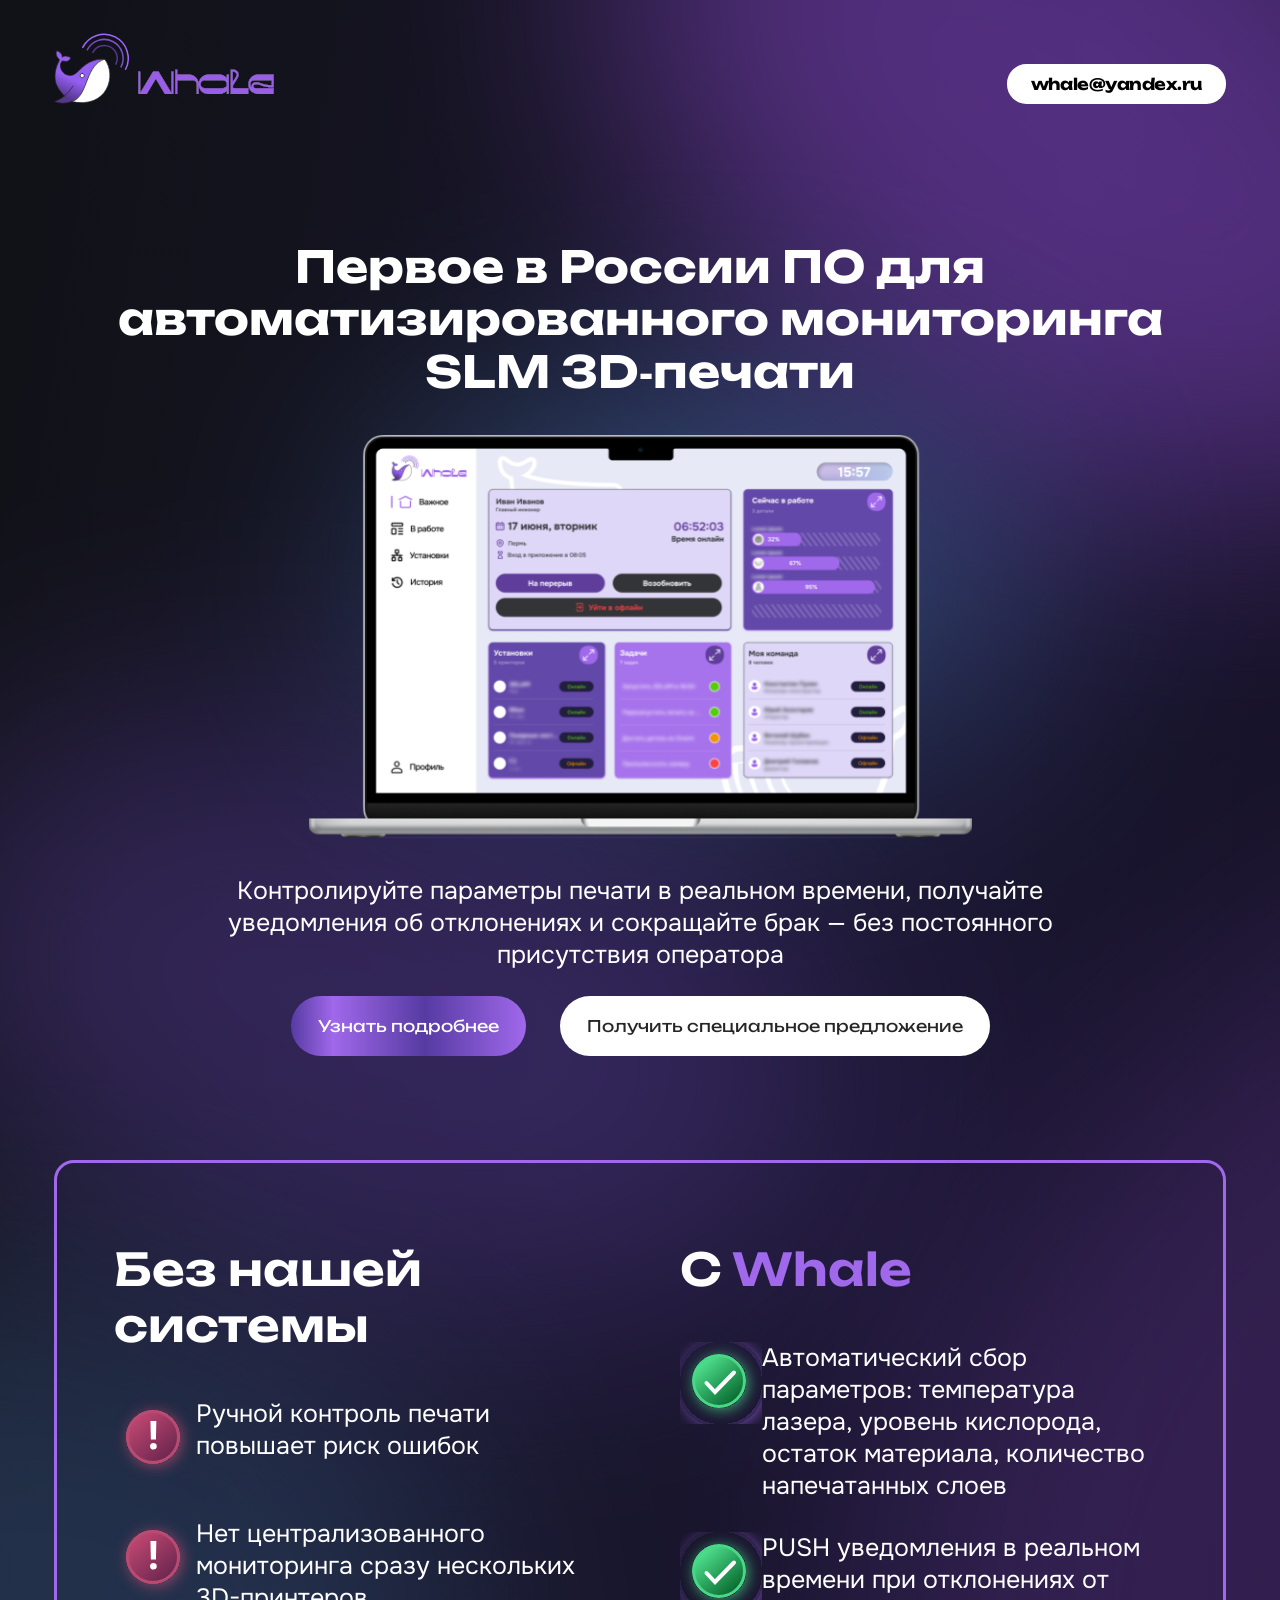
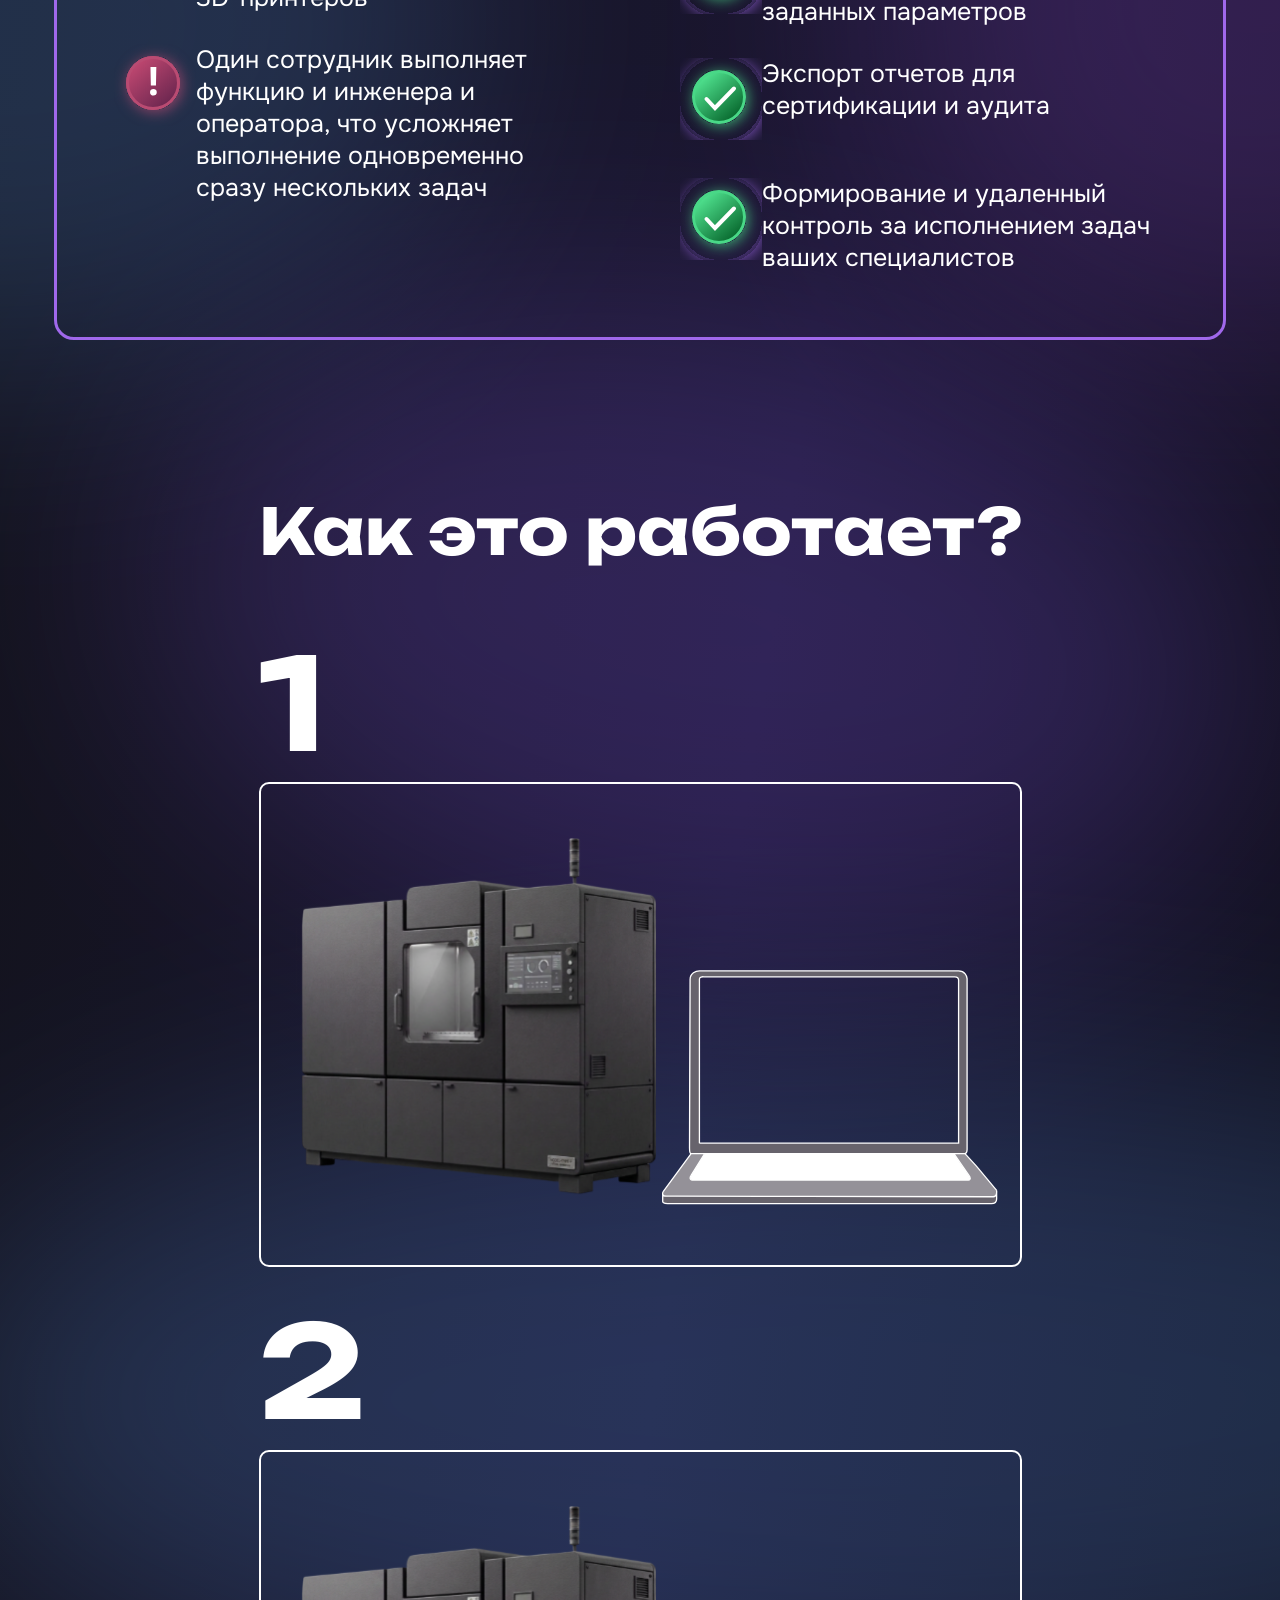
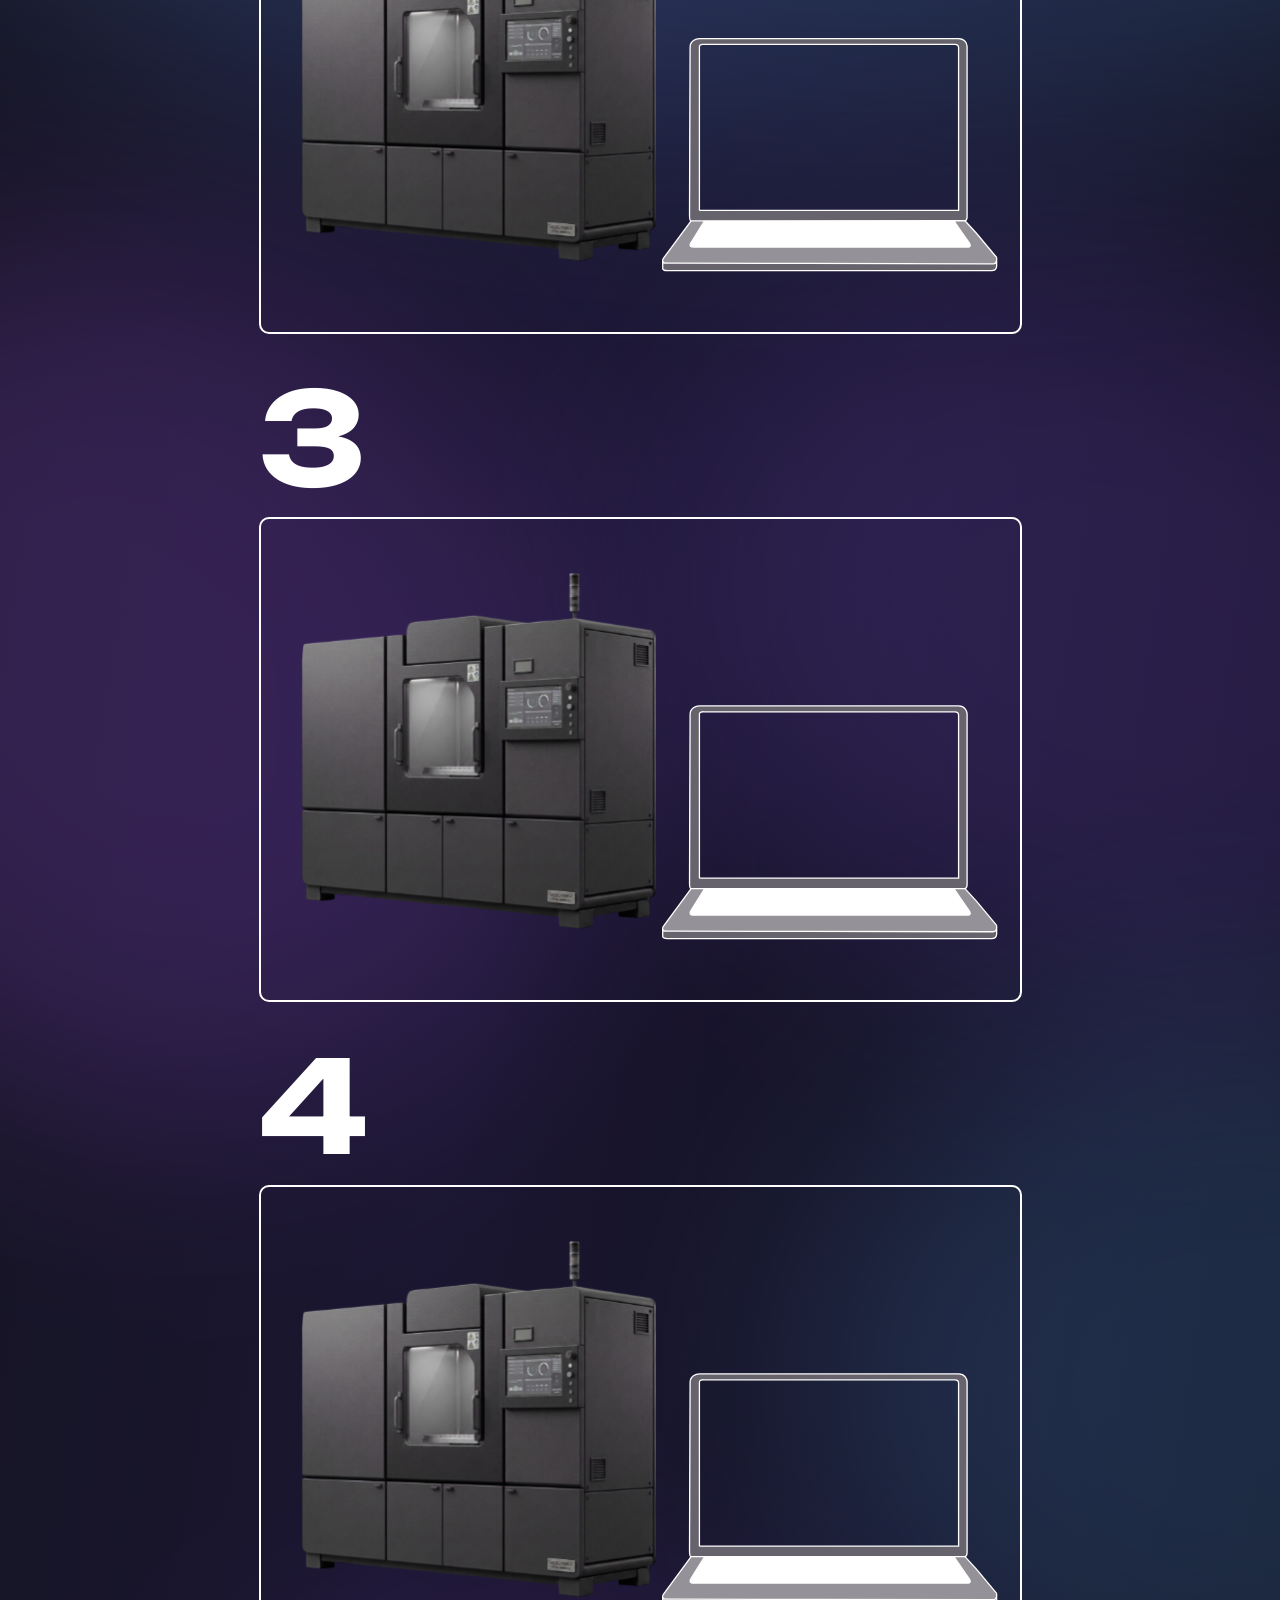
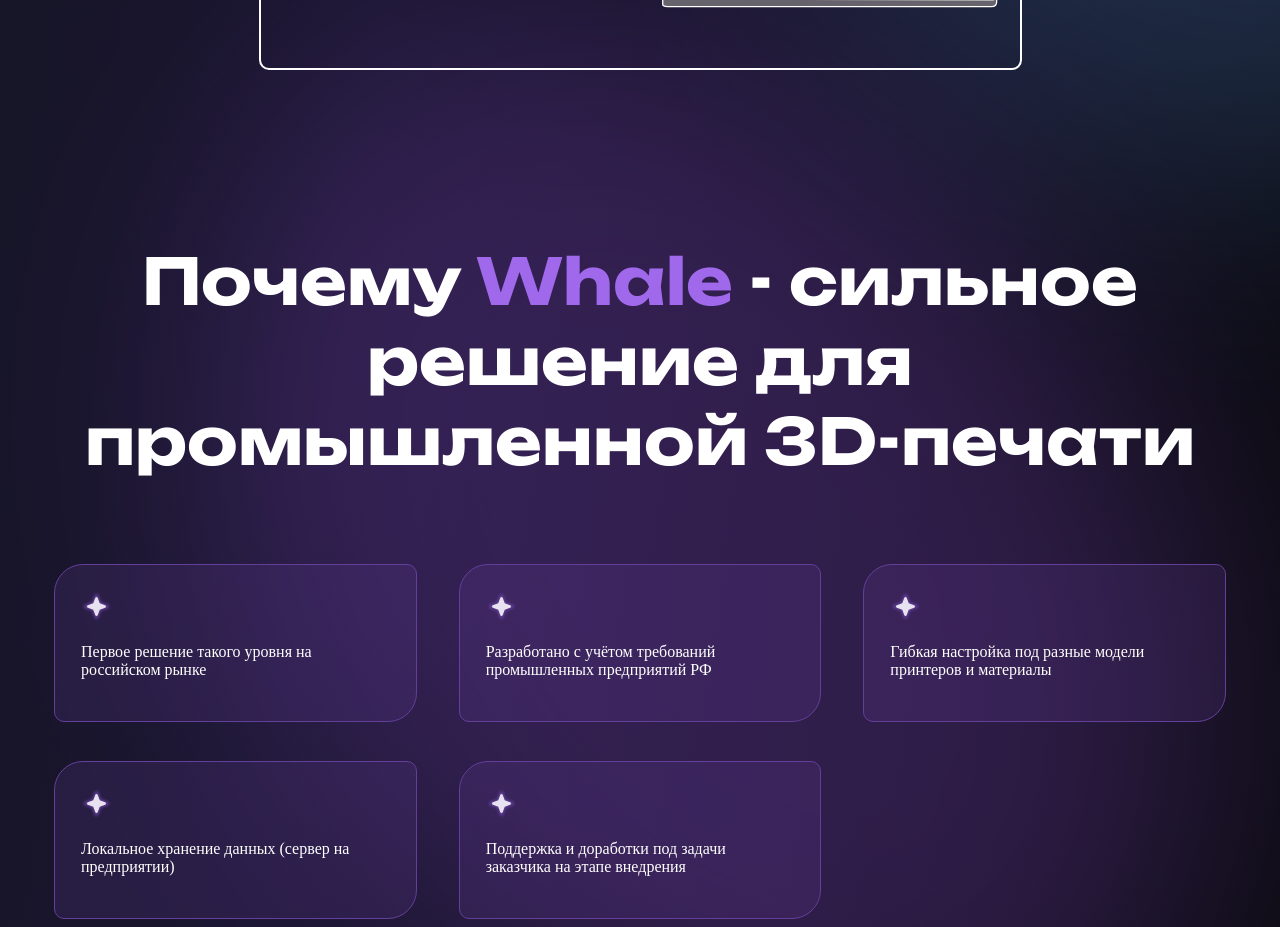
==== main.html @ 789c90b5 "Initial commit" ====
<!DOCTYPE html>
<html lang="en">
<head>
  <meta charset="UTF-8">
  <meta name="viewport" content="width=device-width, initial-scale=1.0">
  <meta name="description" content="Exported from Figma">
  <title>Whale</title>
  <link rel="stylesheet" href="/styles.css">

  <link rel="preconnect" href="https://fonts.googleapis.com">
  <link rel="preconnect" href="https://fonts.gstatic.com" crossorigin>
  <link href="https://fonts.googleapis.com/css2?family=Unbounded:wght@200..900&display=swap" rel="stylesheet">

  <link rel="preconnect" href="https://fonts.googleapis.com">
  <link rel="preconnect" href="https://fonts.gstatic.com" crossorigin>
  <link href="https://fonts.googleapis.com/css2?family=Onest:wght@100..900&family=Unbounded:wght@200..900&display=swap" rel="stylesheet">
</head>
<body>
  <section id="introduction">
    <div class="header">
      <img src="assets/full_logo.svg" alt="Whale">
      <h1 class="email">whale@yandex.ru</h1>
    </div>
    <div id="main">
      <h1>Первое в России ПО для автоматизированного мониторинга SLM 3D&#8209;печати</h1>
      <img src="assets/notebook.svg" alt="Notebook">
      <p> Контролируйте параметры печати в реальном времени, получайте уведомления об отклонениях и сокращайте брак — без постоянного присутствия оператора</p>
      <div class="buttons">
        <button class="about">Узнать подробнее</button>
        <button class="special-offer">Получить специальное предложение</button>
      </div>
    </div>
  </section>

  <section id="comparison">
    <div> 
      <div class="minuses">
        <p>Без нашей системы</p>
        <ul class="minuses">
          <li>Ручной контроль печати повышает риск ошибок</li>
          <li>Нет централизованного мониторинга сразу нескольких 3D-принтеров</li>
          <li>Один сотрудник выполняет функцию и инженера и оператора, что усложняет выполнение одновременно сразу нескольких задач</li>
        </ul>
      </div>
      <div class="pluses">
        <p>C <span style="color: #A068EB;">Whale</span></p>
        <ul class="pluses">
          <li>Автоматический сбор параметров: температура лазера, уровень кислорода, остаток материала, количество напечатанных слоев</li>
          <li>PUSH уведомления в реальном времени при отклонениях от заданных параметров</li>
          <li>Экспорт отчетов для сертификации и аудита</li>
          <li>Формирование и удаленный контроль за исполнением задач ваших специалистов</li>
        </ul>
      </div>
    </div>
  </section>

  <section id="how-it-works">
    <h1>Как это работает?</h1>
    <div class="steps">
      <div class="step"> 
        <p>1</p>
        <img src="assets/step1.svg" alt="Step 1" class="step-img">
      </div>
      <div class="step"> 
        <p>2</p>
        <img src="assets/step1.svg" alt="Step 2" class="step-img">
      </div>
      <div class="step"> 
        <p>3</p>
        <img src="assets/step1.svg" alt="Step 3" class="step-img">
      </div>
      <div class="step"> 
        <p>4</p>
        <img src="assets/step1.svg" alt="Step 4" class="step-img">
      </div>
    </div>
  </section>

  <section id="our-pluses">
    <h1>Почему <span style="color: #A068EB;">Whale</span> - сильное решение для промышленной 3D-печати</h1>
    <div id="cards">
      <div class="card">
        <img src="assets/star.svg">
        <p>Первое решение такого уровня на российском рынке</p>
      </div>
      <div class="card">
        <img src="assets/star.svg">
        <p>Разработано с учётом требований промышленных предприятий РФ</p>
      </div>
      <div class="card">
        <img src="assets/star.svg">
        <p>Гибкая настройка под разные модели принтеров и материалы</p>
      </div>
      <div class="card">
        <img src="assets/star.svg">
        <p>Локальное хранение данных (сервер на предприятии)</p>
      </div>
      <div class="card">
        <img src="assets/star.svg">
        <p>Поддержка и доработки под задачи заказчика на этапе внедрения</p>
      </div>
    </div>
  </section>
</body>
</html>
---- styles.css ----
body {
  margin-top: 26px;
  margin-left: 54px;
  margin-right: 54px;
  color:white;
  display: flex;
  flex-direction: column;
  background-image: url(assets/bkg.svg);

}


section#introduction div.header{
  font-family: 'Unbounded', sans-serif;
  display: flex;
  justify-content: space-between;
  align-items: center;
} 

section#introduction h1.email {
  align-self: flex-end;
  font-weight: 700;
  font-size: 16px;
  letter-spacing:-0.46px;
  color: black;
  background-color: white;
  margin: 0;
  padding: 10px 24px;
  border-radius: 19.5px;
}

section#introduction div#main {
  display: flex;
  flex-direction: column;
  justify-content: center;
  align-items: center;
  margin-top: 100px;
}

section#introduction div#main h1{
  font-family: 'Unbounded', sans-serif;
  font-weight: 700;
  font-size: 44px;
  text-align: center;
  line-height: 120%;
  max-width: 1376px;
}

section#introduction div#main p{
  padding: 0 113px;
  font-family: 'Onest', sans-serif;
  font-weight: 400;
  font-size: 25px;
  text-align: center;
  margin-top: 37px;
  max-width: 1150px;
}

button.about{
  background: linear-gradient(to left, #A068EB 0%, #563BA2 43%, #A068EB 82%, #563BA2 100%);
  color: white;
  border: none;
  padding: 20px 27px;
  margin-right: 30px;
  border-radius: 46px;
  font-family: 'Unbounded', sans-serif;
  font-weight: 400;
  font-size: 16px;
  cursor: pointer;
}

button.special-offer{
  background: white;
  color: #262626;
  border: none;
  padding: 20px 27px;
  border-radius: 46px;
  font-family: 'Unbounded', sans-serif;
  font-weight: 400;
  font-size: 16px;
  cursor: pointer;
}

section#comparison{
  margin-top: 104px;
  border: 3px solid #A068EB;
  border-radius: 20px;
  padding: 33px 57px;
  max-width: 1281px;
  align-self: center;
}

section#comparison div{
  display: flex;
}

section#comparison div.minuses{
  display: flex;
  flex-direction: column;
  font-family: 'Unbounded', sans-serif;
  font-weight: 600;
  font-size: 45px;
}

section#comparison div.pluses{
  display: flex;
  flex-direction: column;
  font-family: 'Unbounded', sans-serif;
  font-weight: 600;
  font-size: 45px;
  margin-left: 80px;
}

section#comparison ul.minuses{
  margin: 0;
  padding-left: 0;
  display: flex;
  flex-direction: column;
  font-family: 'Onest', sans-serif;
  font-weight: 400;
  font-size: 25px;
}

section#comparison ul.pluses{
  margin: 0;
  padding-left: 0;
  display: flex;
  flex-direction: column;
  font-family: 'Onest', sans-serif;
  font-weight: 400;
  font-size: 25px;
}

li {
  display: flex;
 list-style-type: none;
 list-style-position: outside;
 padding-left: 0;
 padding-bottom: 30px;
}
ul.pluses li:before {
 content: url(assets/plus.svg);
}

ul.minuses li:before {
 content: url(assets/minus.svg);
}

section#how-it-works{
  margin-top: 97px;;
  align-self: center;
}

section#how-it-works h1{
  font-family: 'Unbounded', sans-serif;
  font-weight: 700; 
  font-size: 64px;
  text-align: center;

}

section#how-it-works .steps{
  display: grid;
  grid-template-columns: repeat(2, 1fr);
  gap: 37px 49px;
  max-width: 1247px;
}

@media (max-width: 1300px) {
  section#how-it-works .steps{
    grid-template-columns: 1fr;
    gap: 25px;
  }
}

section#how-it-works .step-img{
  border: 2px solid white;
  border-radius: 10px;
  padding: 53px 22px 60px 35px;
}

section#how-it-works .step{
  display: flex;
  flex-direction: column;
}

section#how-it-works p{
  font-family: 'Unbounded', sans-serif;
  font-weight: 700; 
  font-size: 128px;
  margin: 0;
}
section#our-pluses{
  margin-top: 118px;
  
}

section#our-pluses h1{
  font-family: 'Unbounded', sans-serif;
  font-weight: 700; 
  font-size: 64px;
  text-align: center;
}

section#our-pluses div#cards{
  display: grid;
  grid-template-columns: repeat(3, 1fr);
  gap: 39px 42px;
  max-width: 1247px;
  margin-top: 83px;
  margin-left: auto;
  margin-right: auto;
}

section#our-pluses div.card{
  background-color: rgba(99, 63, 154, 0.2);
  border: 1px solid #633F9A;
  border-top-left-radius: 29px;
  border-bottom-right-radius: 29px;
  border-top-right-radius: 10px;
  border-bottom-left-radius: 10px;
  padding: 26px;
  max-width: 354px;
}

section#our-pluses div.card p{
  margin-top: 17px ;
}
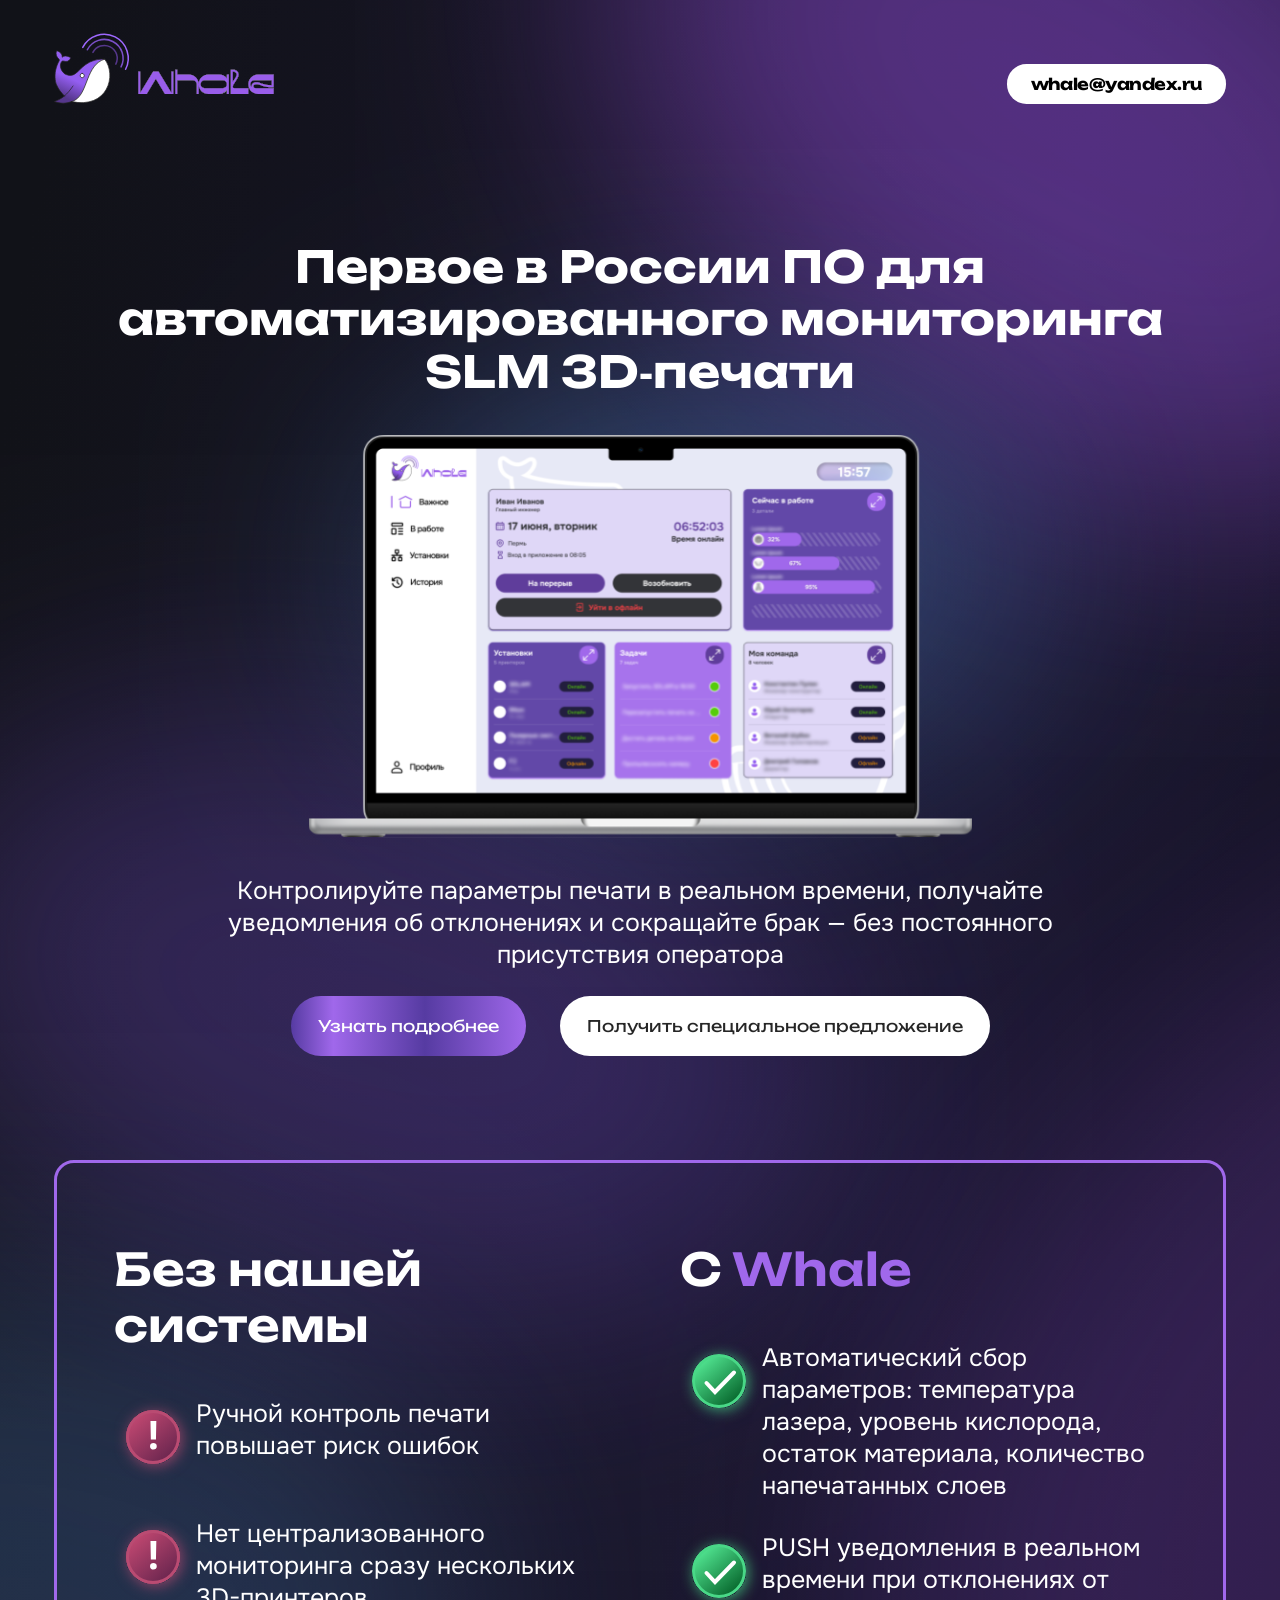
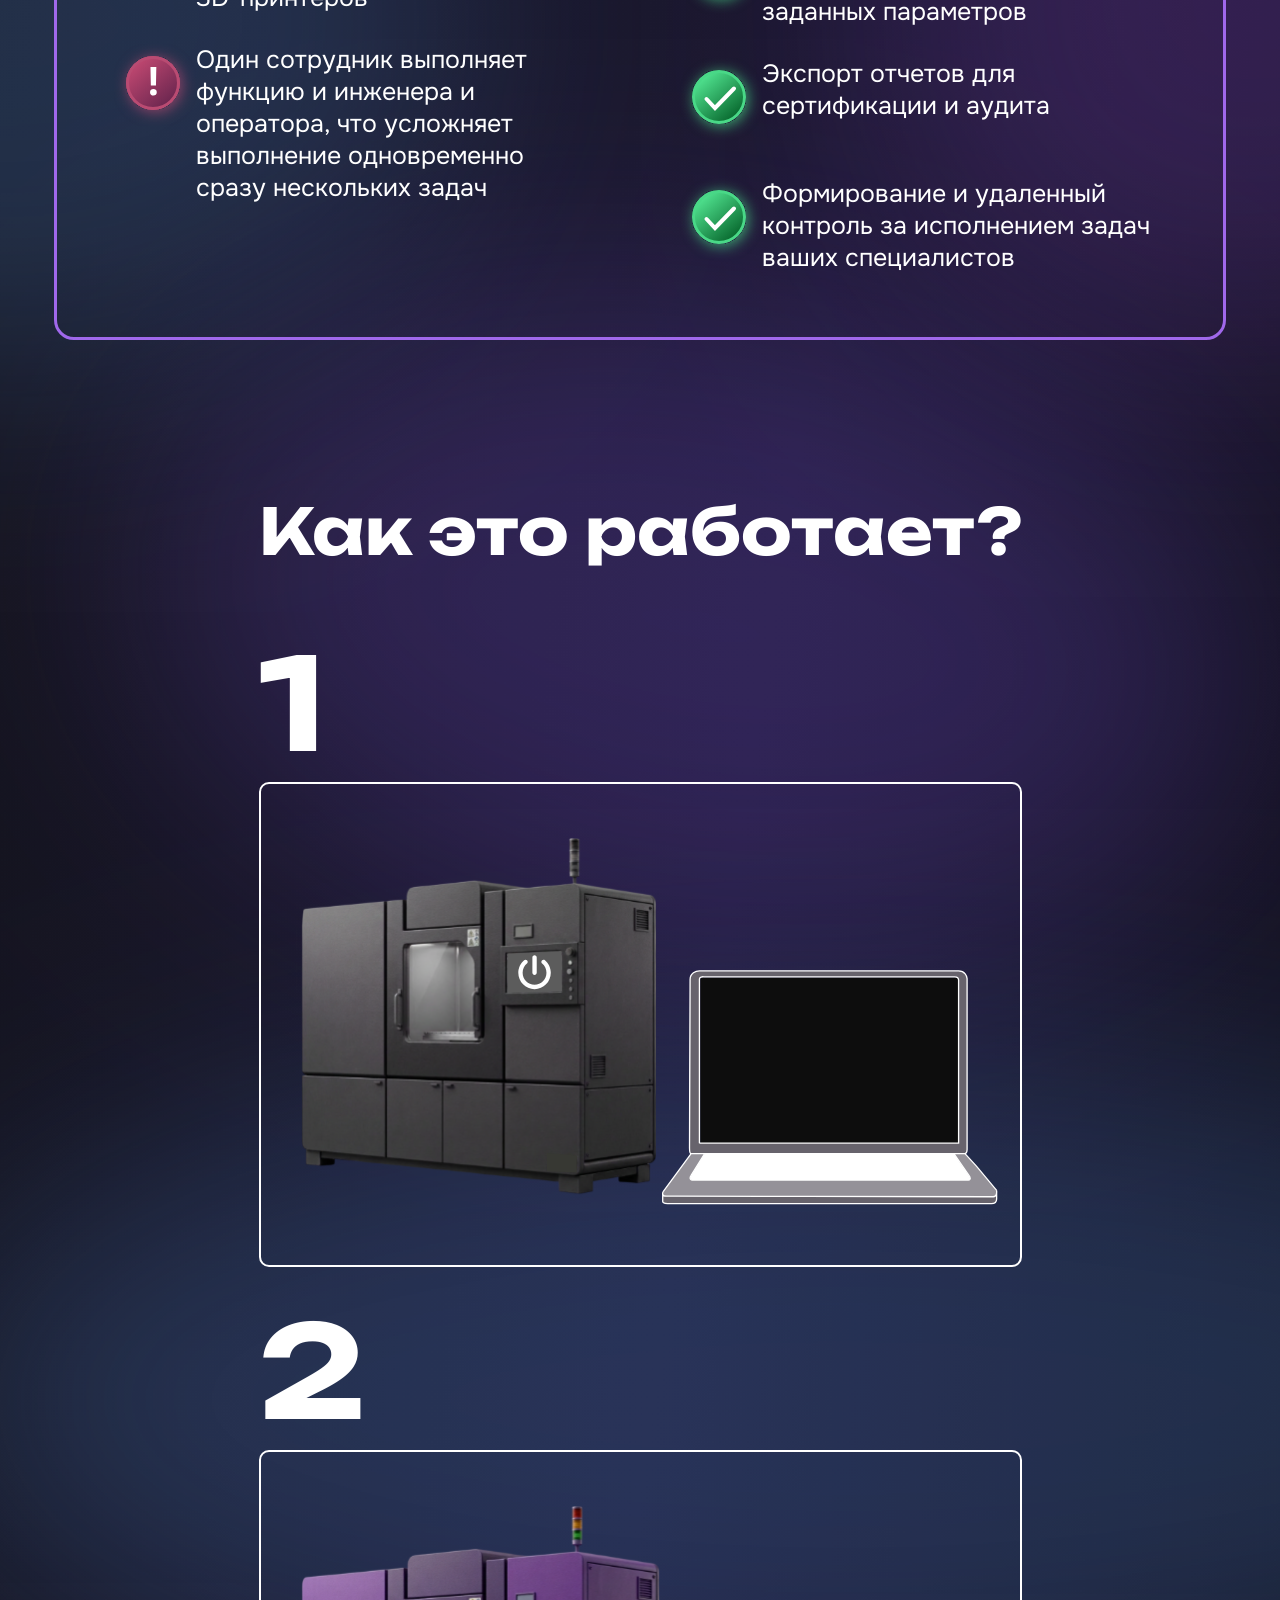
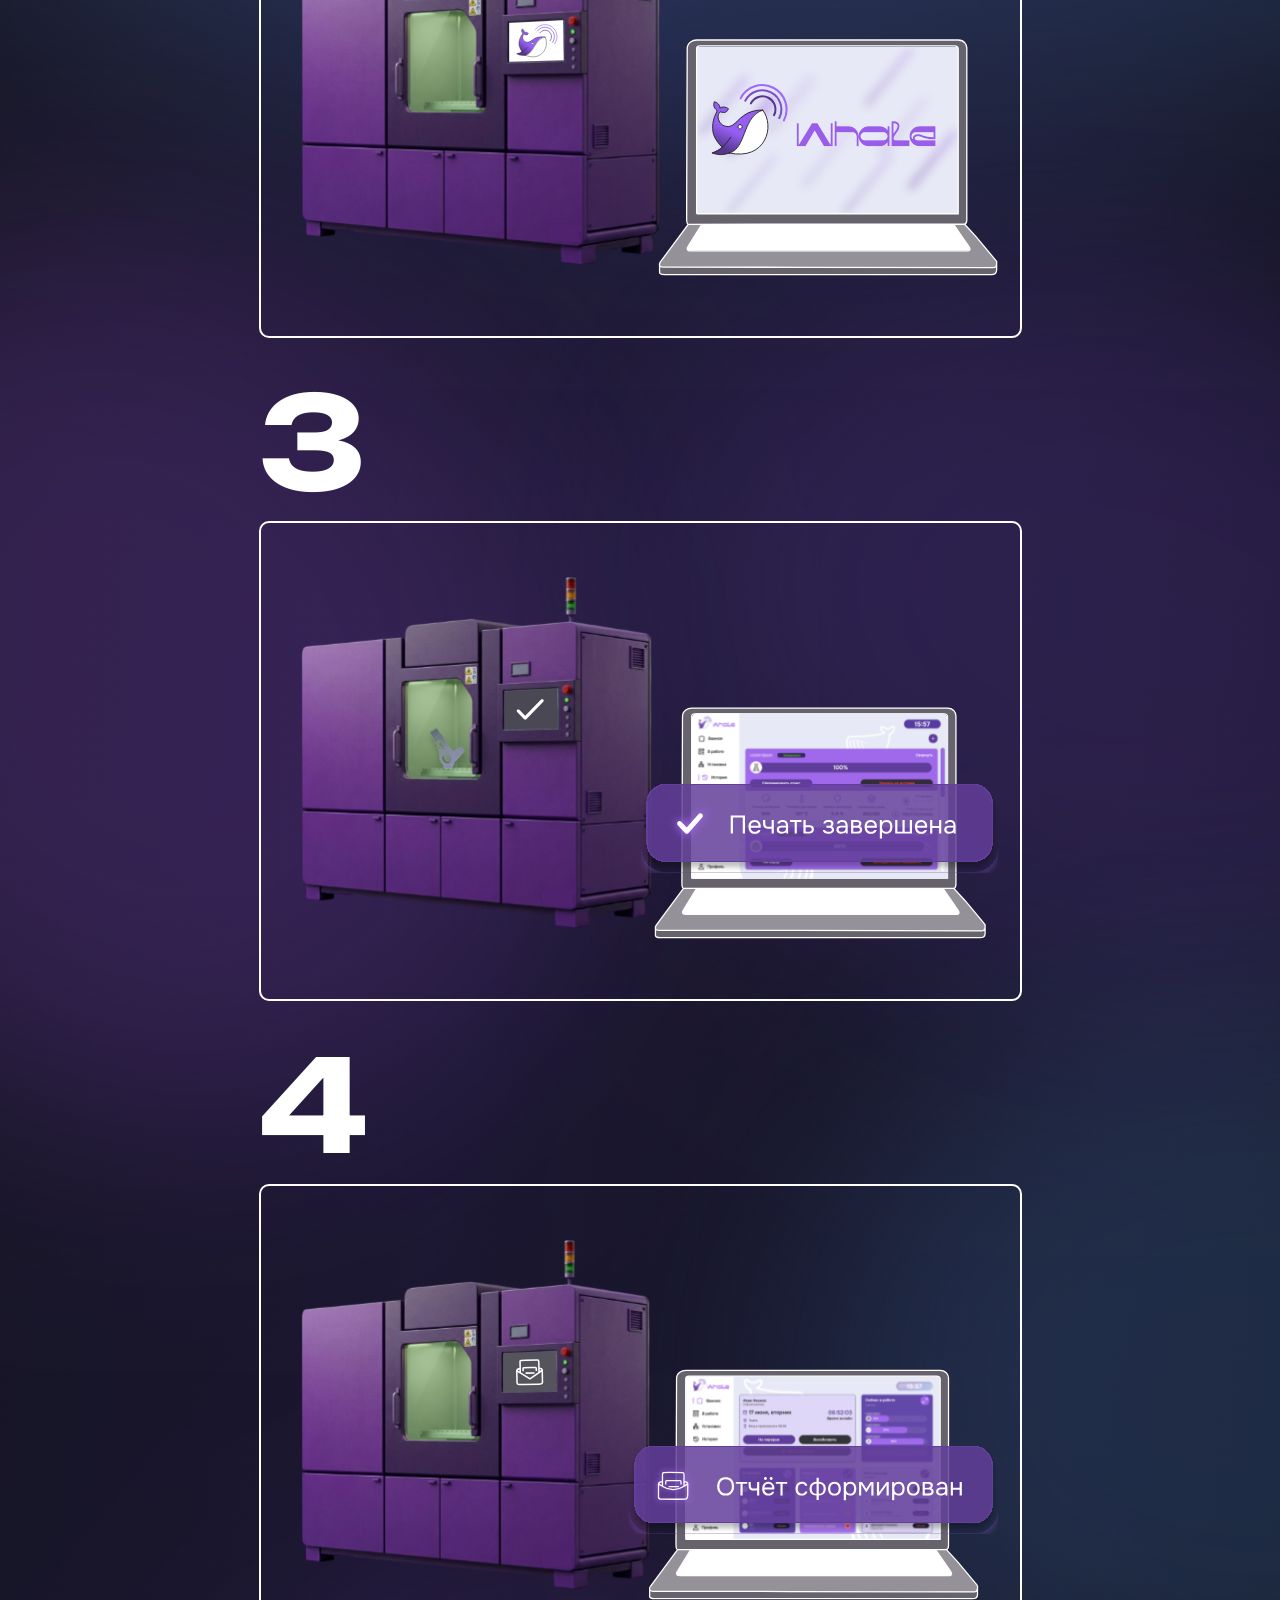
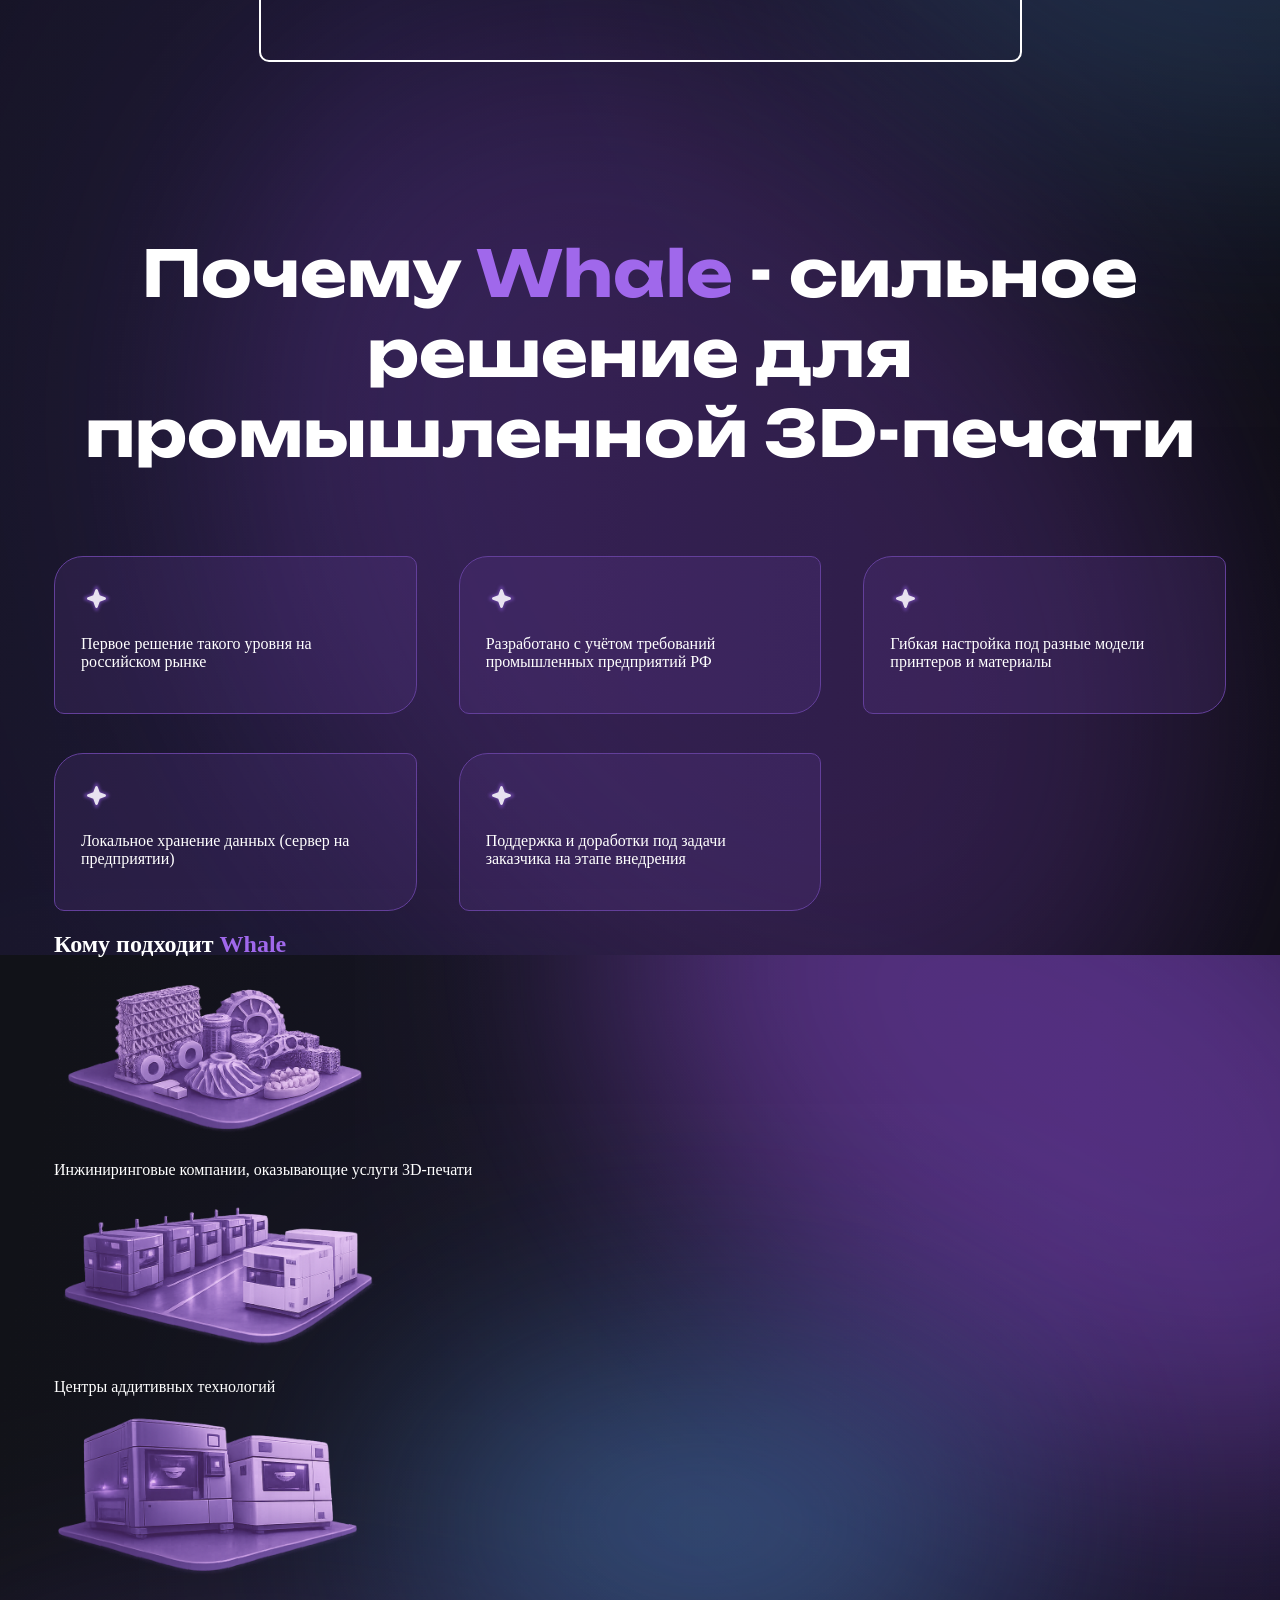
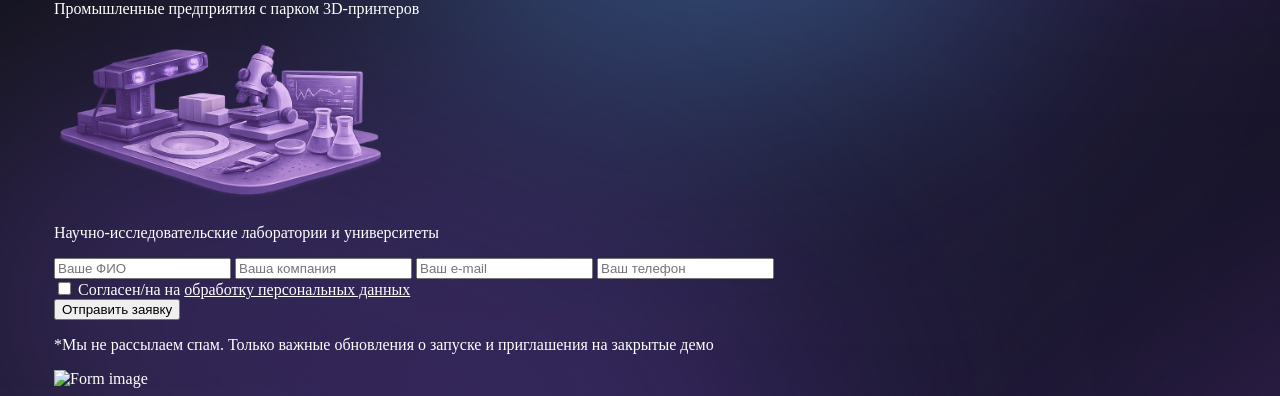
==== commit 54f3e69d: "ADD: two sections" ====
--- a/main.html
+++ b/main.html
@@ -64,15 +64,15 @@
       </div>
       <div class="step"> 
         <p>2</p>
-        <img src="assets/step1.svg" alt="Step 2" class="step-img">
+        <img src="assets/step2.svg" alt="Step 2" class="step-img">
       </div>
       <div class="step"> 
         <p>3</p>
-        <img src="assets/step1.svg" alt="Step 3" class="step-img">
+        <img src="assets/step3.svg" alt="Step 3" class="step-img">
       </div>
       <div class="step"> 
         <p>4</p>
-        <img src="assets/step1.svg" alt="Step 4" class="step-img">
+        <img src="assets/step4.svg" alt="Step 4" class="step-img">
       </div>
     </div>
   </section>
@@ -102,5 +102,43 @@
       </div>
     </div>
   </section>
+
+  <section id="our-users">
+    <h1>Кому подходит <span style="color: #A068EB;">Whale</span></h1>
+    <div id="users"> 
+      <div class="user">
+        <img src="assets/engineers.svg" alt="Engineering companies">
+        <p>Инжиниринговые компании, оказывающие услуги 3D-печати</p>
+      </div>
+      <div class="user" id="CAT">
+        <img src="assets/CAT.svg" alt="Center of additive technologies">
+        <p>Центры аддитивных технологий</p>
+      </div>
+      <div class="user">
+        <img src="assets/industrial.svg" alt="Industrial companies">
+        <p>Промышленные предприятия с&nbsp;парком 3D-принтеров</p>
+      </div>
+      <div class="user">
+        <img src="assets/science.svg" alt="Science companies">
+        <p>Научно-исследовательские лаборатории и университеты</p>
+      </div>
+    </div>
+  </section>
+
+  <section id="form">
+    <form>
+      <input type="text" placeholder="Ваше ФИО">
+      <input type="text" placeholder="Ваша компания">
+      <input type="email" placeholder="Ваш e-mail">
+      <input type="tel" placeholder="Ваш телефон">
+      <div class="consent-wrapper">
+        <input type="checkbox" id="consent" name="consent">
+        <label for="consent">Согласен/на на <a  style="color: white;" href="privacy-policy.html" target="_blank">обработку персональных данных</a></label>
+      </div>
+      <button class="submit">Отправить заявку</button>
+      <p>*Мы не рассылаем спам. Только важные обновления о запуске и приглашения на закрытые демо</p>
+    </form>
+    <img src="assets/form_image.svg" alt="Form image">
+  </section>
 </body>
 </html>
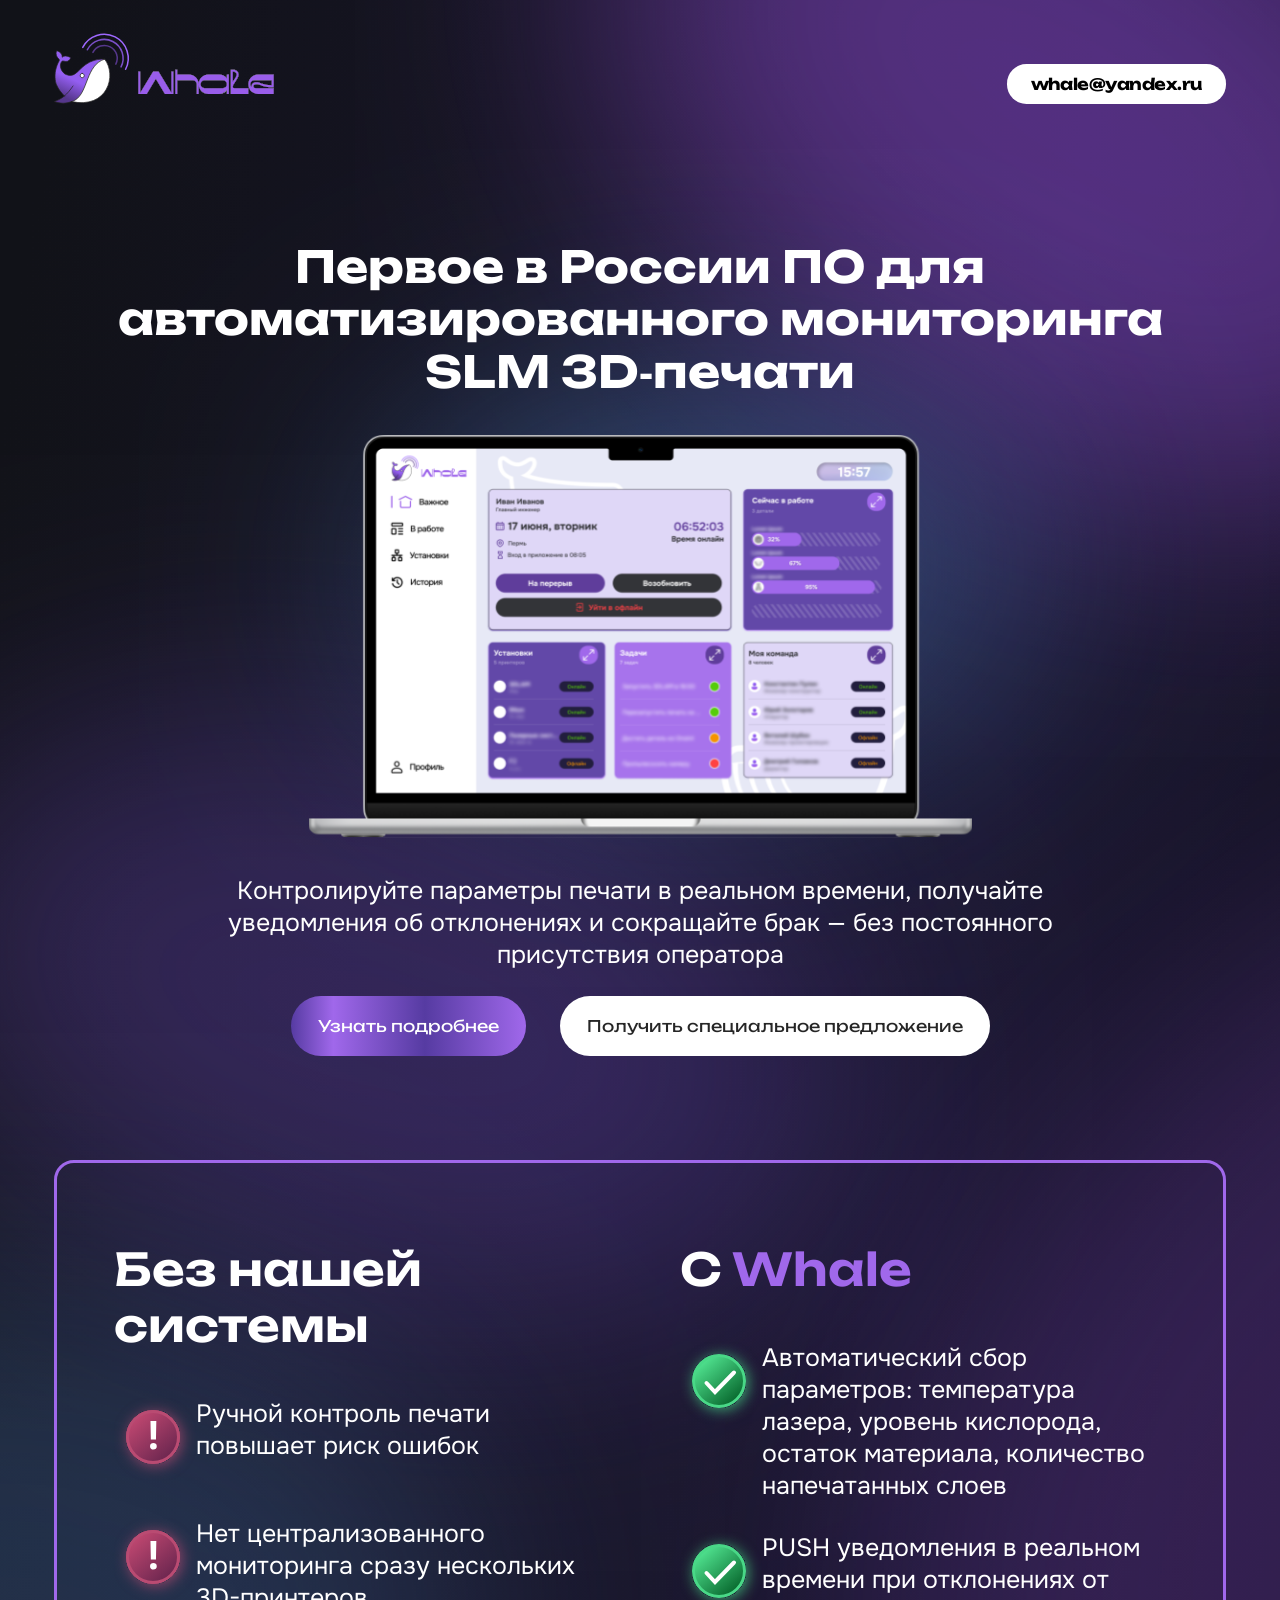
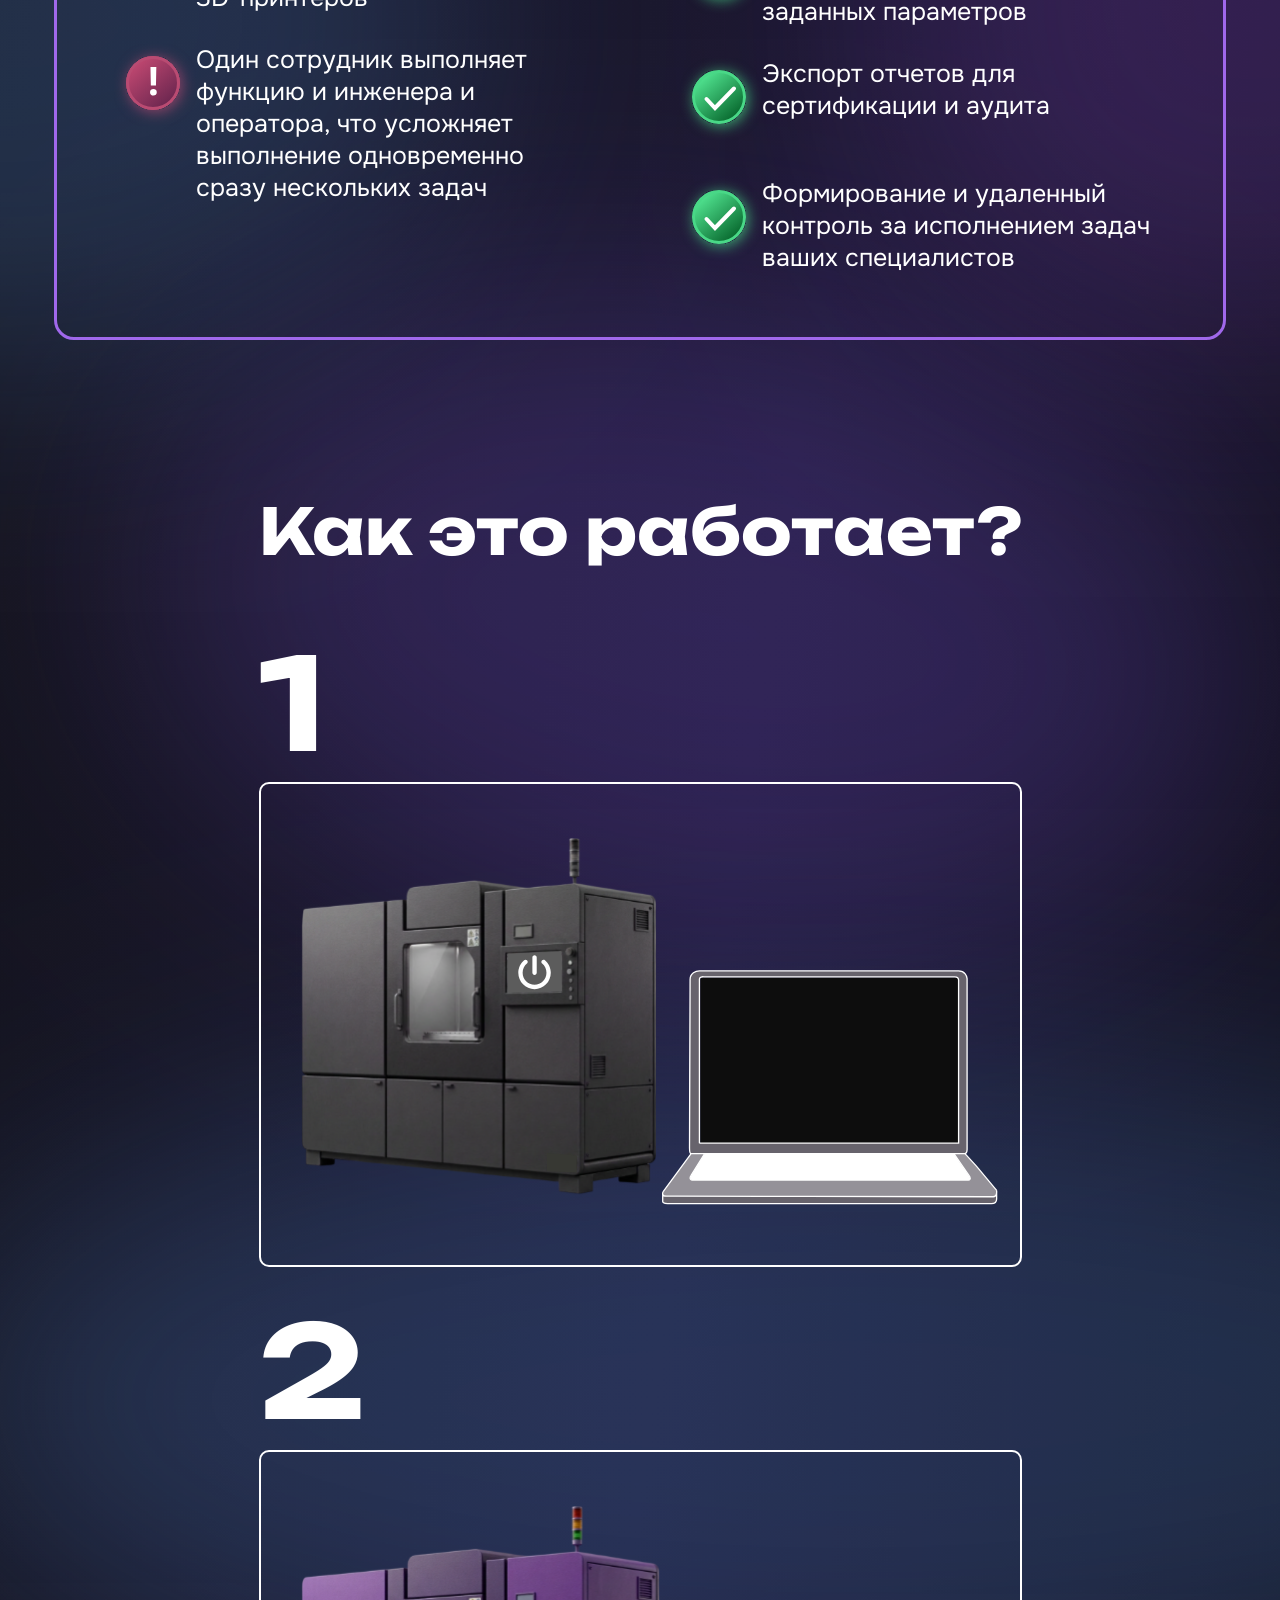
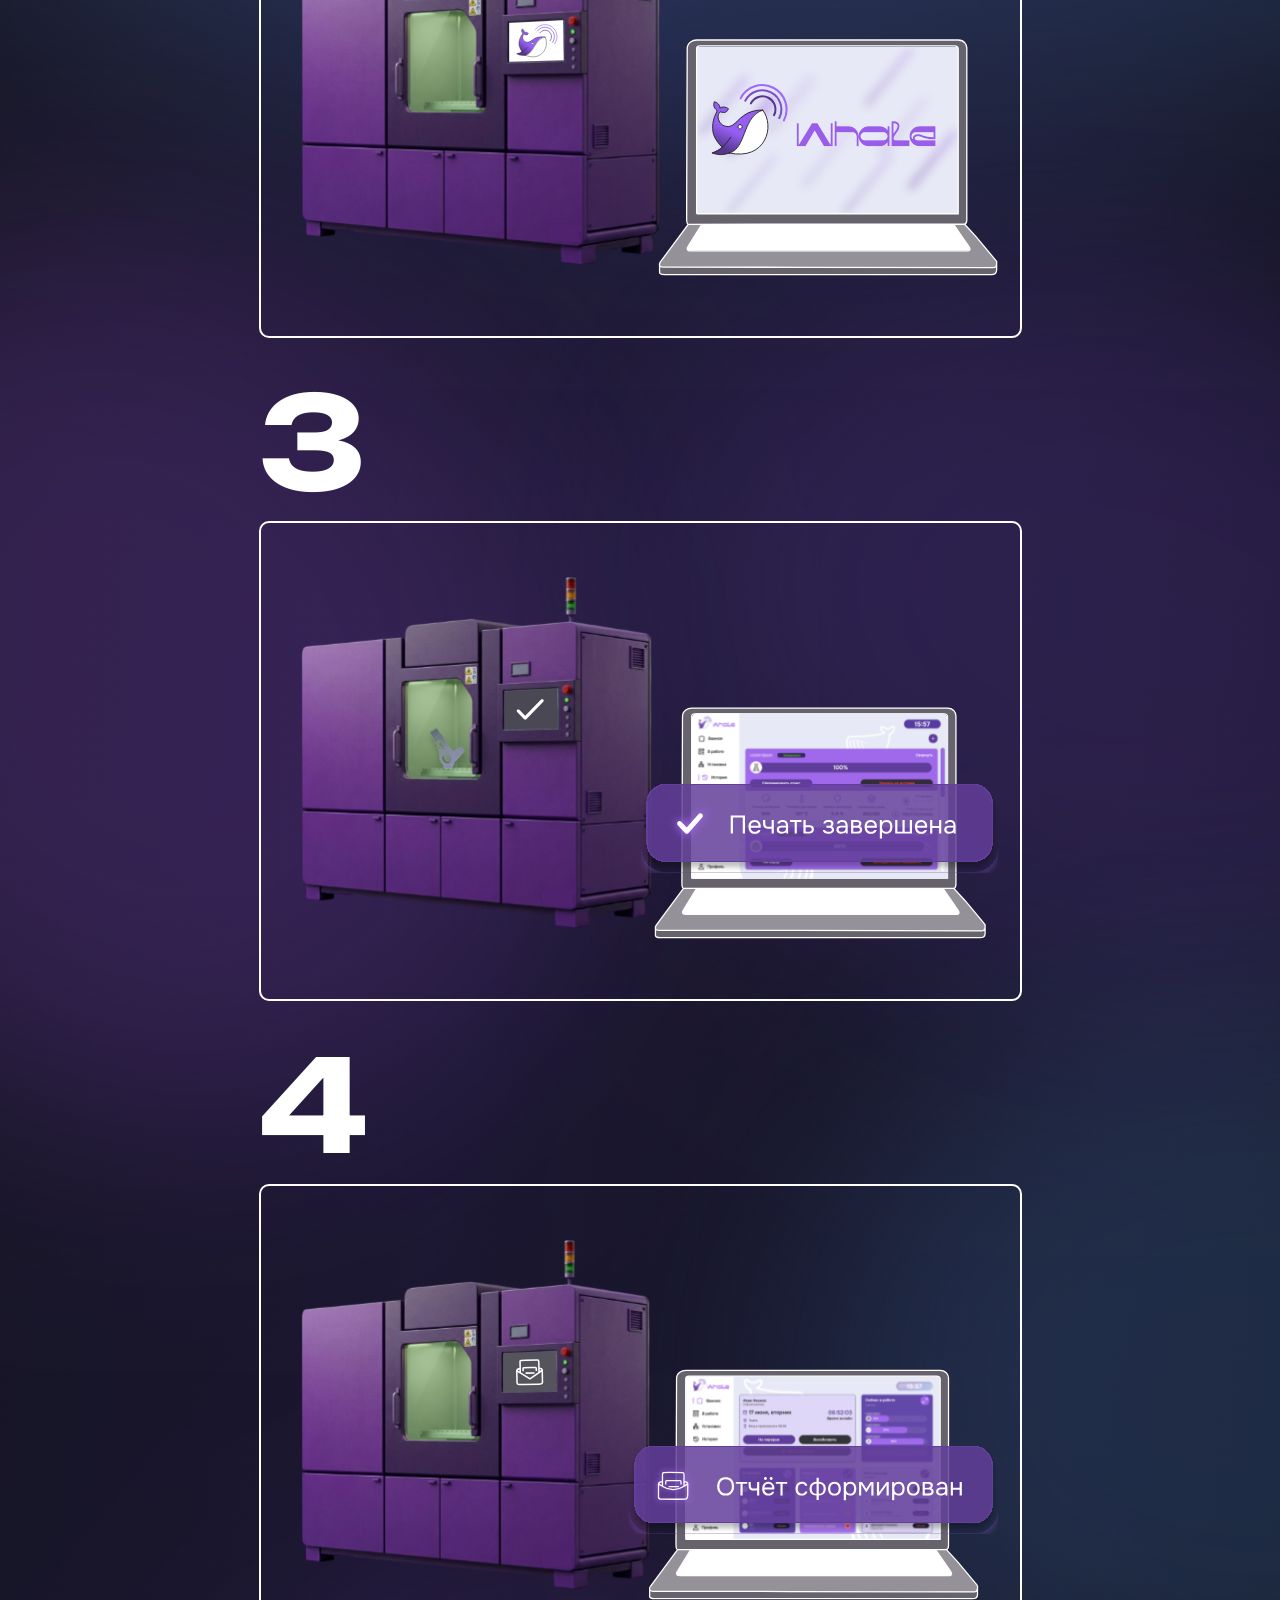
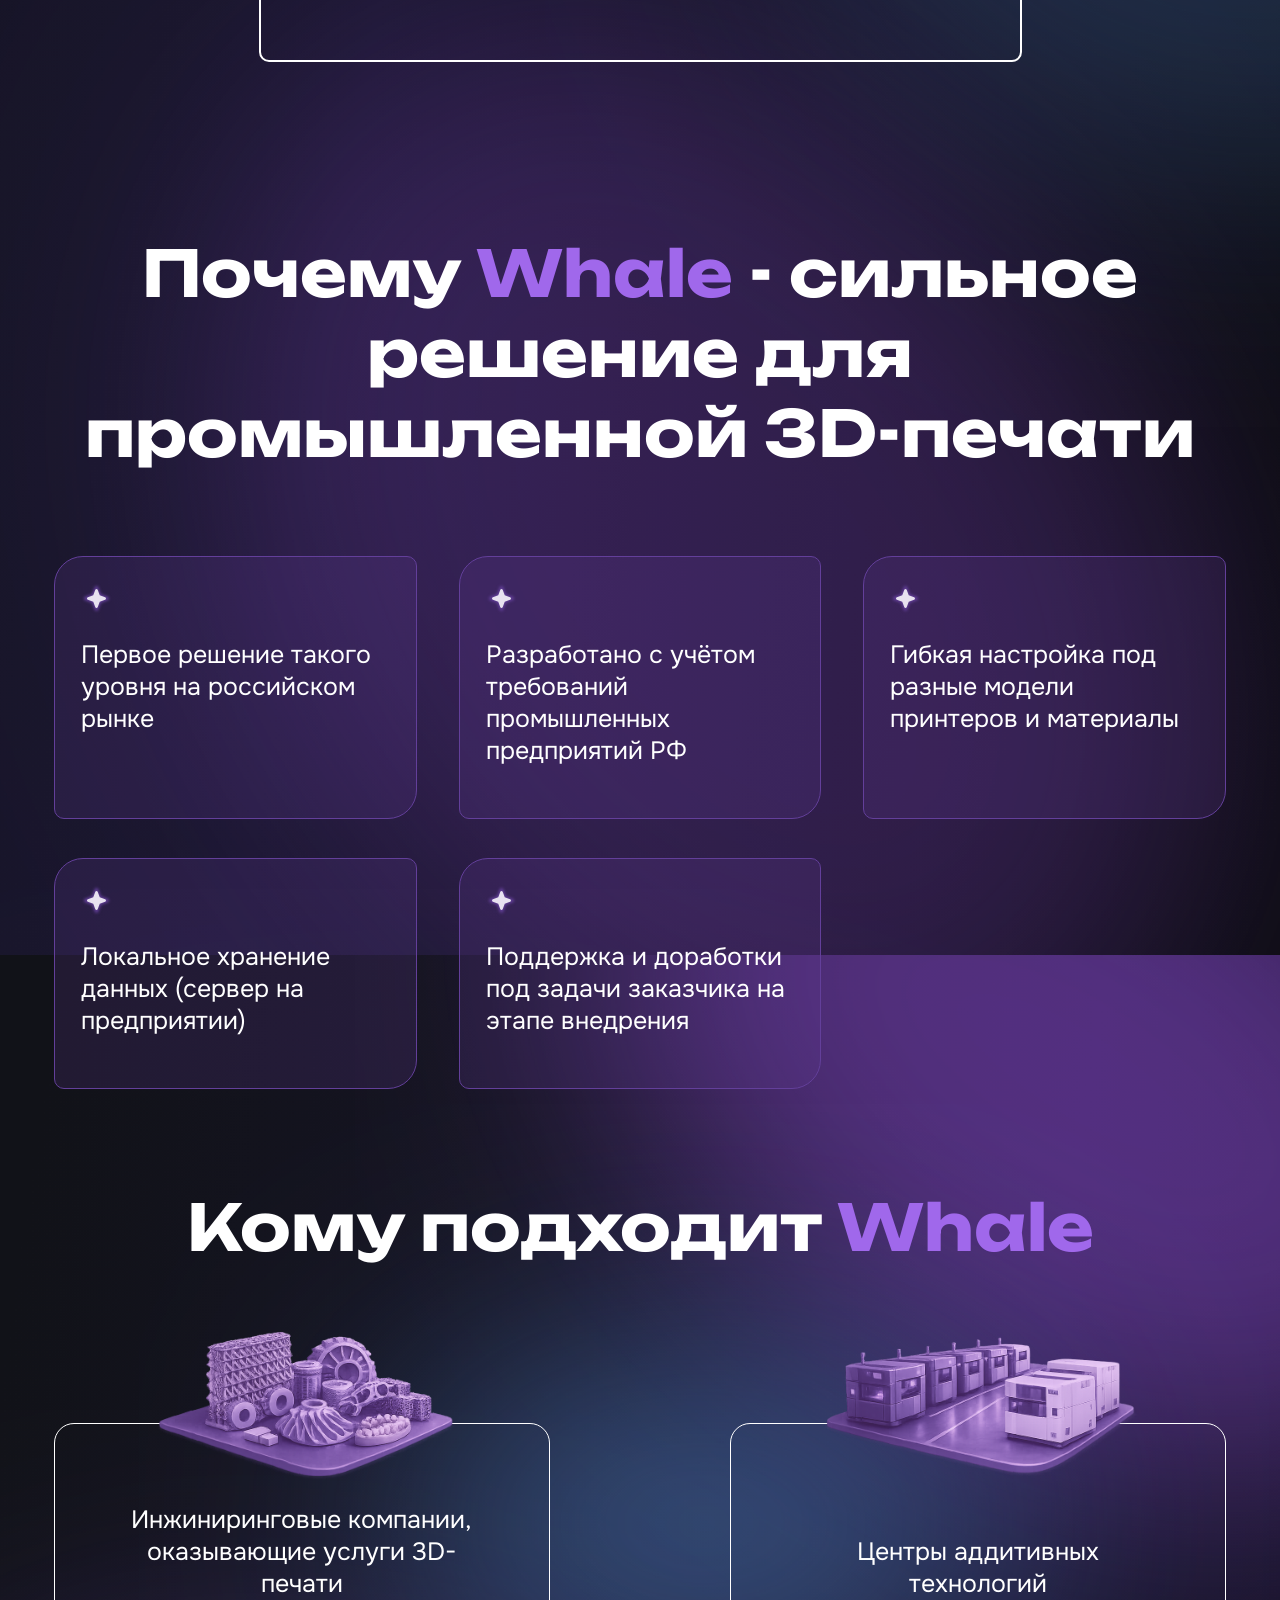
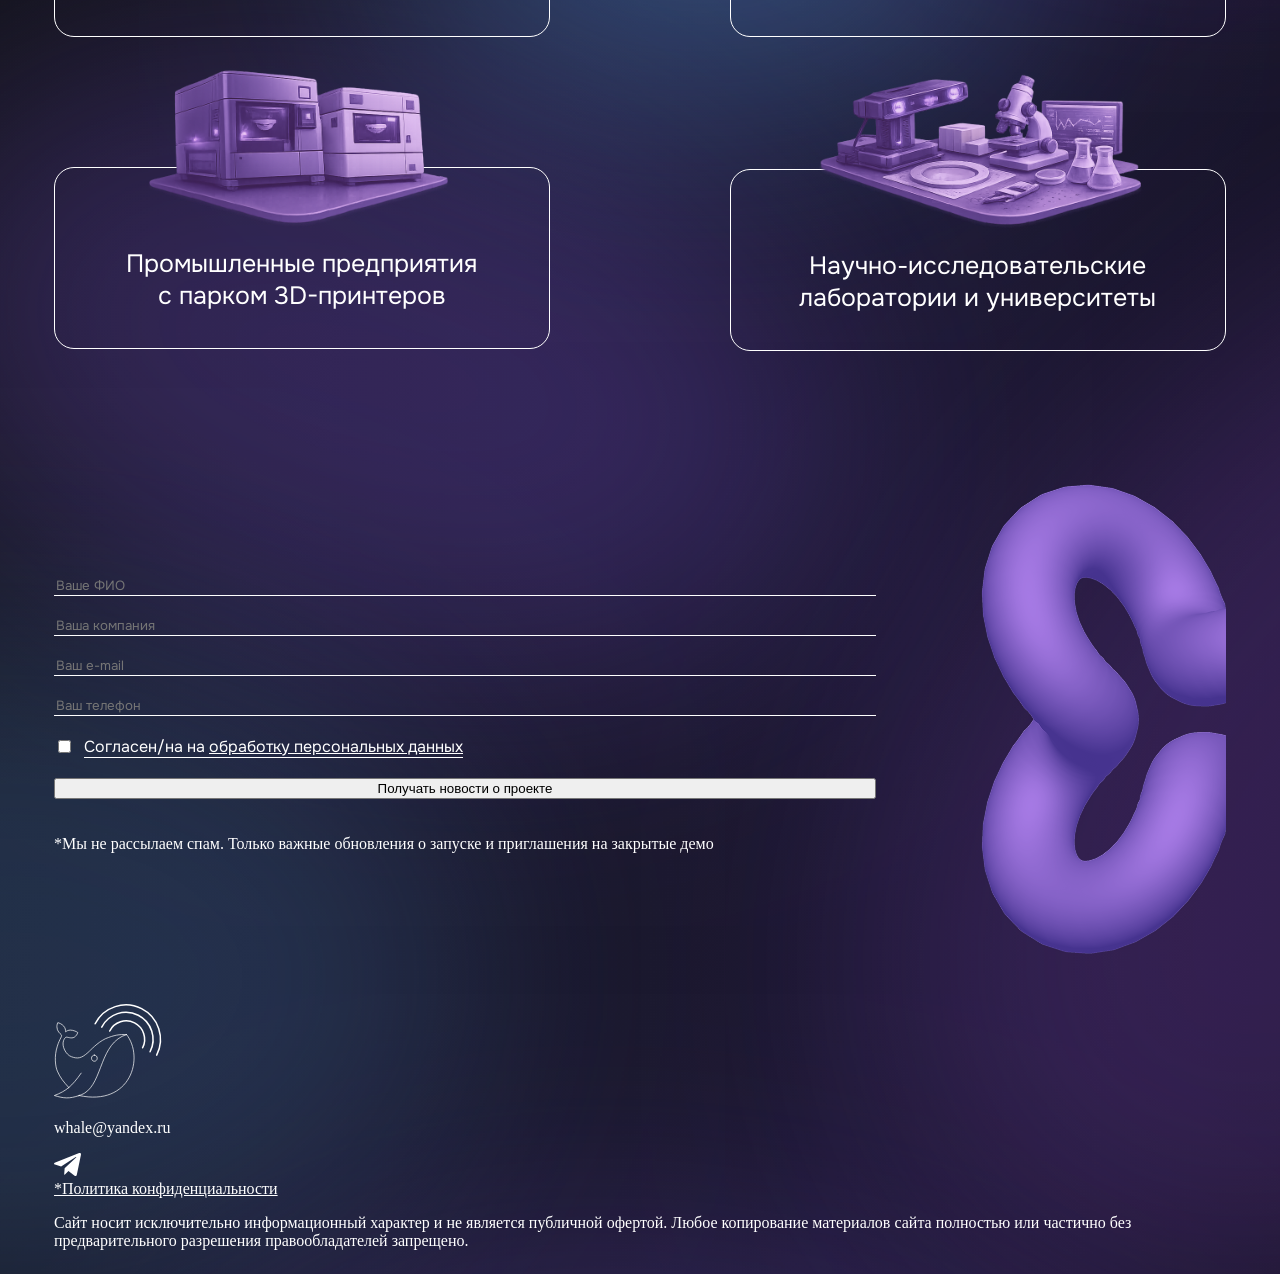
==== commit cb7fa6c7: "ADD:footer to  main page" ====
--- a/main.html
+++ b/main.html
@@ -27,8 +27,8 @@
       <img src="assets/notebook.svg" alt="Notebook">
       <p> Контролируйте параметры печати в реальном времени, получайте уведомления об отклонениях и сокращайте брак — без постоянного присутствия оператора</p>
       <div class="buttons">
-        <button class="about">Узнать подробнее</button>
-        <button class="special-offer">Получить специальное предложение</button>
+        <button class="about" onclick="window.location.href = `#comparison`">Узнать подробнее</button>
+        <button class="special-offer" onclick="window.location.href = `#form`">Получить специальное предложение</button>
       </div>
     </div>
   </section>
@@ -126,19 +126,30 @@
   </section>
 
   <section id="form">
-    <form>
-      <input type="text" placeholder="Ваше ФИО">
-      <input type="text" placeholder="Ваша компания">
-      <input type="email" placeholder="Ваш e-mail">
-      <input type="tel" placeholder="Ваш телефон">
+    <form action="https://formsubmit.co/email@gmail.com" method="POST">
+      <input type="text" name="ФИО" placeholder="Ваше ФИО" required>
+      <input type="text" name="Компания" placeholder="Ваша компания" required>
+      <input type="email" name="Email" placeholder="Ваш e-mail" required>
+      <input type="tel" name="Телефон" placeholder="Ваш телефон" required>
       <div class="consent-wrapper">
-        <input type="checkbox" id="consent" name="consent">
+        <input type="checkbox" id="consent" name="consent" required>
         <label for="consent">Согласен/на на <a  style="color: white;" href="privacy-policy.html" target="_blank">обработку персональных данных</a></label>
       </div>
-      <button class="submit">Отправить заявку</button>
+      <button type="submit" class="submit">Получать новости о проекте</button>
       <p>*Мы не рассылаем спам. Только важные обновления о запуске и приглашения на закрытые демо</p>
+      <input type="hidden" name="_captcha" value="false">
+      <input type="hidden" name="_next" value="http://127.0.0.1:5500/main.html">
     </form>
-    <img src="assets/form_image.svg" alt="Form image">
+    <img src="assets/form_img.png" alt="Form image">
   </section>
 </body>
+<footer>
+  <img src="assets/logo.svg" alt="Logo">
+  <div id="contacts">
+    <p>whale@yandex.ru</p>
+    <img src="assets/tg_logo.svg" alt="Telegramm">
+  </div>
+  <a  style="color: white;" href="privacy-policy.html" target="_blank">*Политика конфиденциальности</a>
+  <p>Сайт носит исключительно информационный характер и не является публичной офертой. Любое копирование материалов сайта полностью или частично без предварительного разрешения правообладателей запрещено.</p>
+</footer>
 </html>
--- a/styles.css
+++ b/styles.css
@@ -213,6 +213,9 @@
 }
 
 section#our-pluses div.card{
+  font-family: "Onest", sans-serif;
+  font-weight: 400;
+  font-size: 25px;
   background-color: rgba(99, 63, 154, 0.2);
   border: 1px solid #633F9A;
   border-top-left-radius: 29px;
@@ -226,3 +229,89 @@
 section#our-pluses div.card p{
   margin-top: 17px ;
 }
+
+section#our-users h1{
+  font-family: 'Unbounded', sans-serif;
+  font-weight: 700; 
+  font-size: 64px;
+  text-align: center;
+  margin-top: 98px;
+}
+
+section#our-users div#users{
+  display: grid;
+  grid-template-columns: repeat(2, 1fr);
+  gap: 27px 180px;
+  max-width: 1247px;
+  margin-top: 58px;
+  margin-left: auto;
+  margin-right: auto;
+}
+
+section#our-users div.user{
+  font-family: "Onest", sans-serif;
+  font-weight: 400;
+  font-size: 25px;
+  display: flex;
+  flex-direction: column;
+  align-items: center;
+}
+
+section#our-users div.user#CAT p{
+  padding: 112px 54px 36px 54px;
+  align-self: stretch;
+}
+
+section#our-users div.user p{
+  text-align: center;
+  border: 1px solid white;
+  border-radius: 20px;
+  padding: 80px 55px 36px 54px;
+  margin-bottom: 0;
+}
+
+section#our-users div.user img {
+  margin-bottom: -90px;
+  position: relative;
+  z-index: 1;
+}
+
+section#form {
+  display: flex;
+  gap: 40px;
+  margin-top: 100px;
+  align-items: center;
+}
+
+section#form form {
+  display: flex;
+  flex-direction: column;
+  gap: 20px;
+  flex: 1;
+}
+
+section#form form .consent-wrapper {
+  display: flex;
+  align-items: center;
+  gap: 10px;
+}
+
+section#form form input[type="checkbox"] {
+  cursor: pointer;
+}
+
+section#form form label {
+  cursor: pointer;
+}
+
+section#form form input[type="text"],
+section#form form input[type="email"],
+section#form form input[type="tel"],
+section#form form input[type="checkbox"],
+section#form form label {
+  background: transparent;
+  font-family: 'Onest', sans-serif;
+  color: white;
+  border: none;
+  border-bottom: 1px solid white;
+}
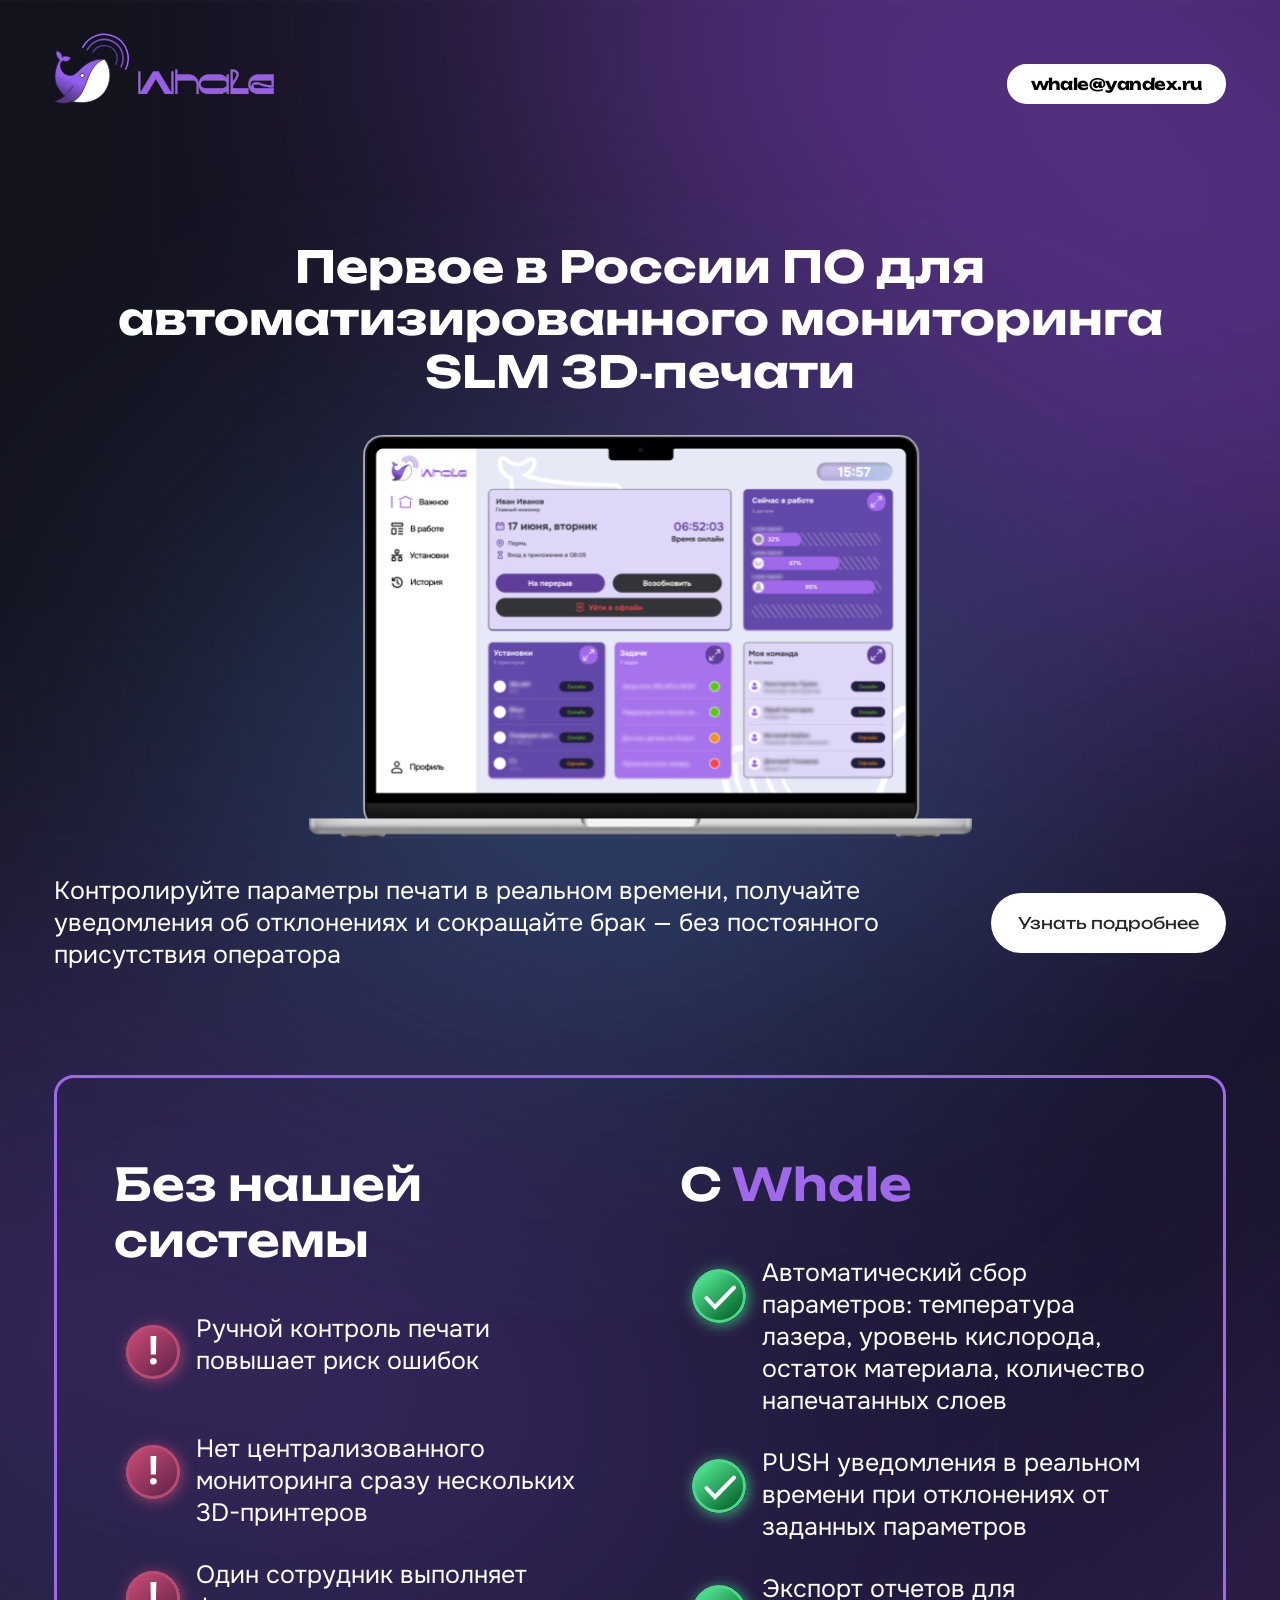
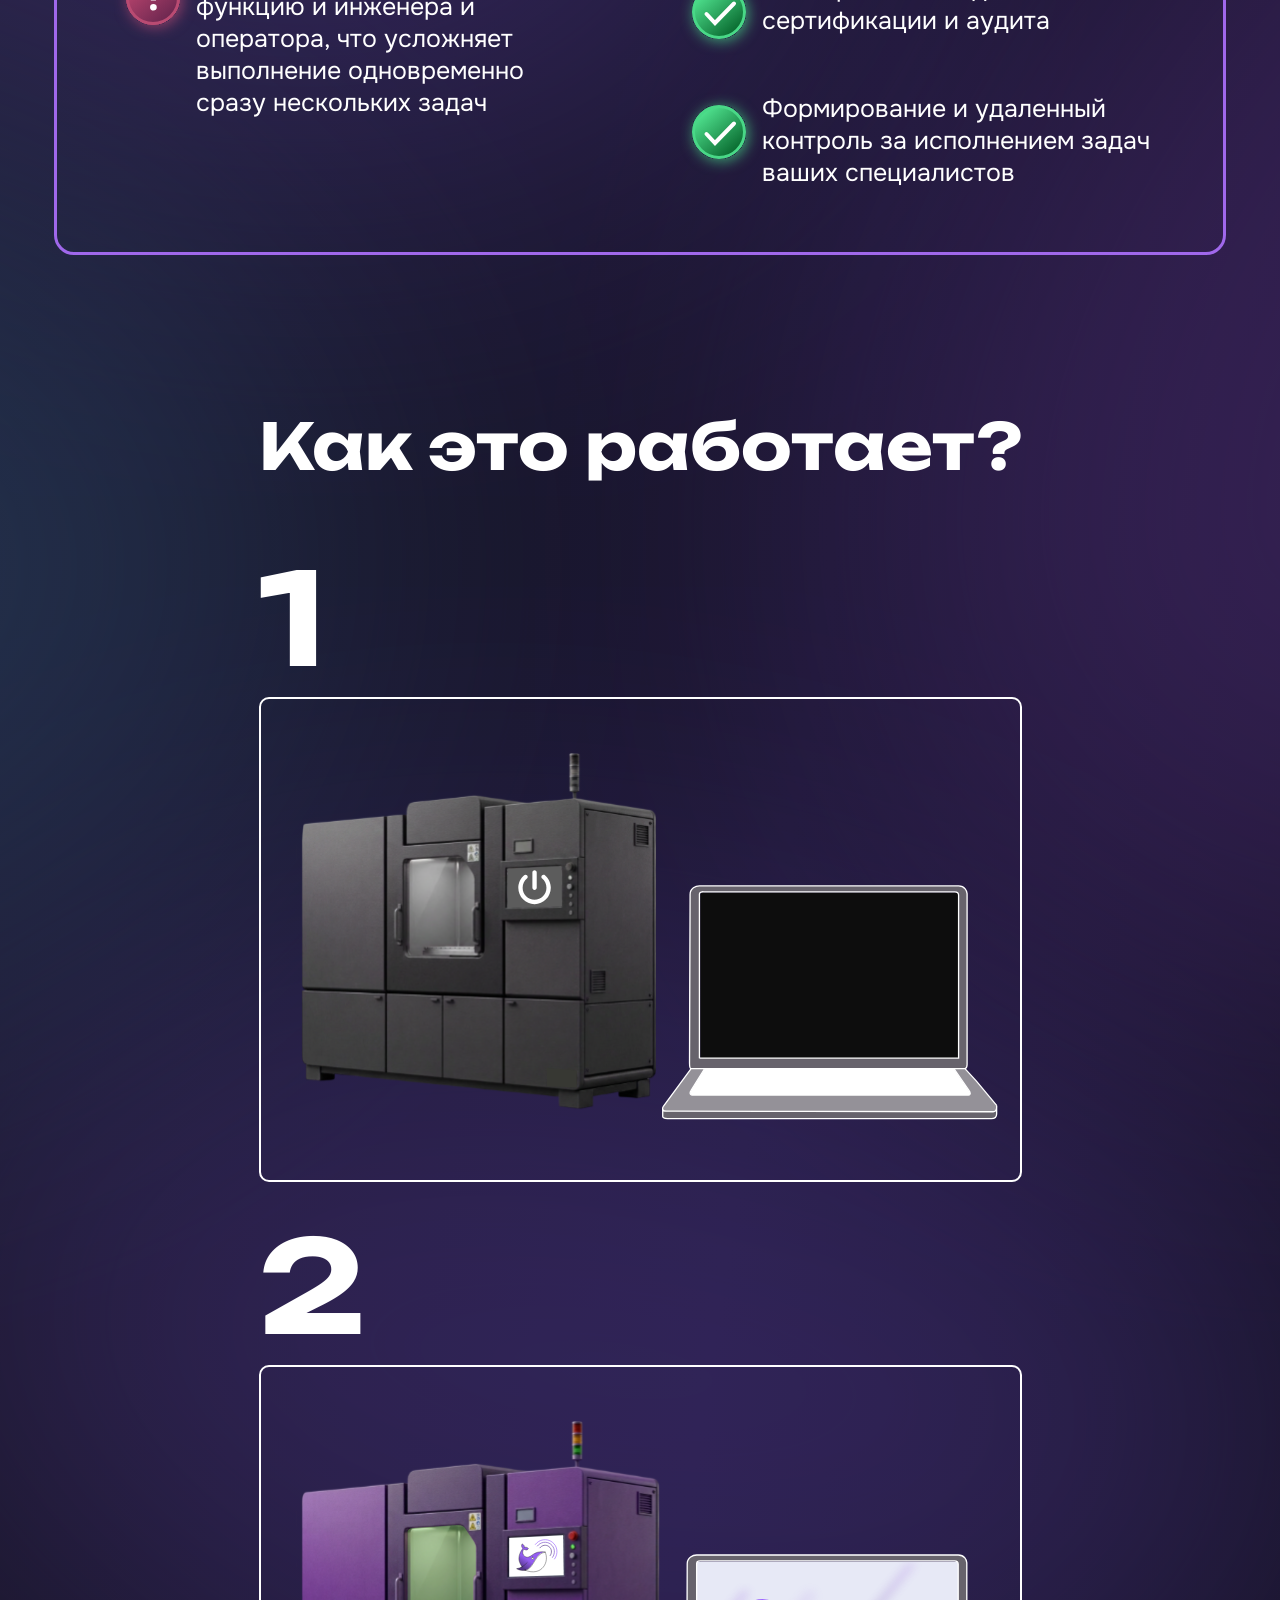
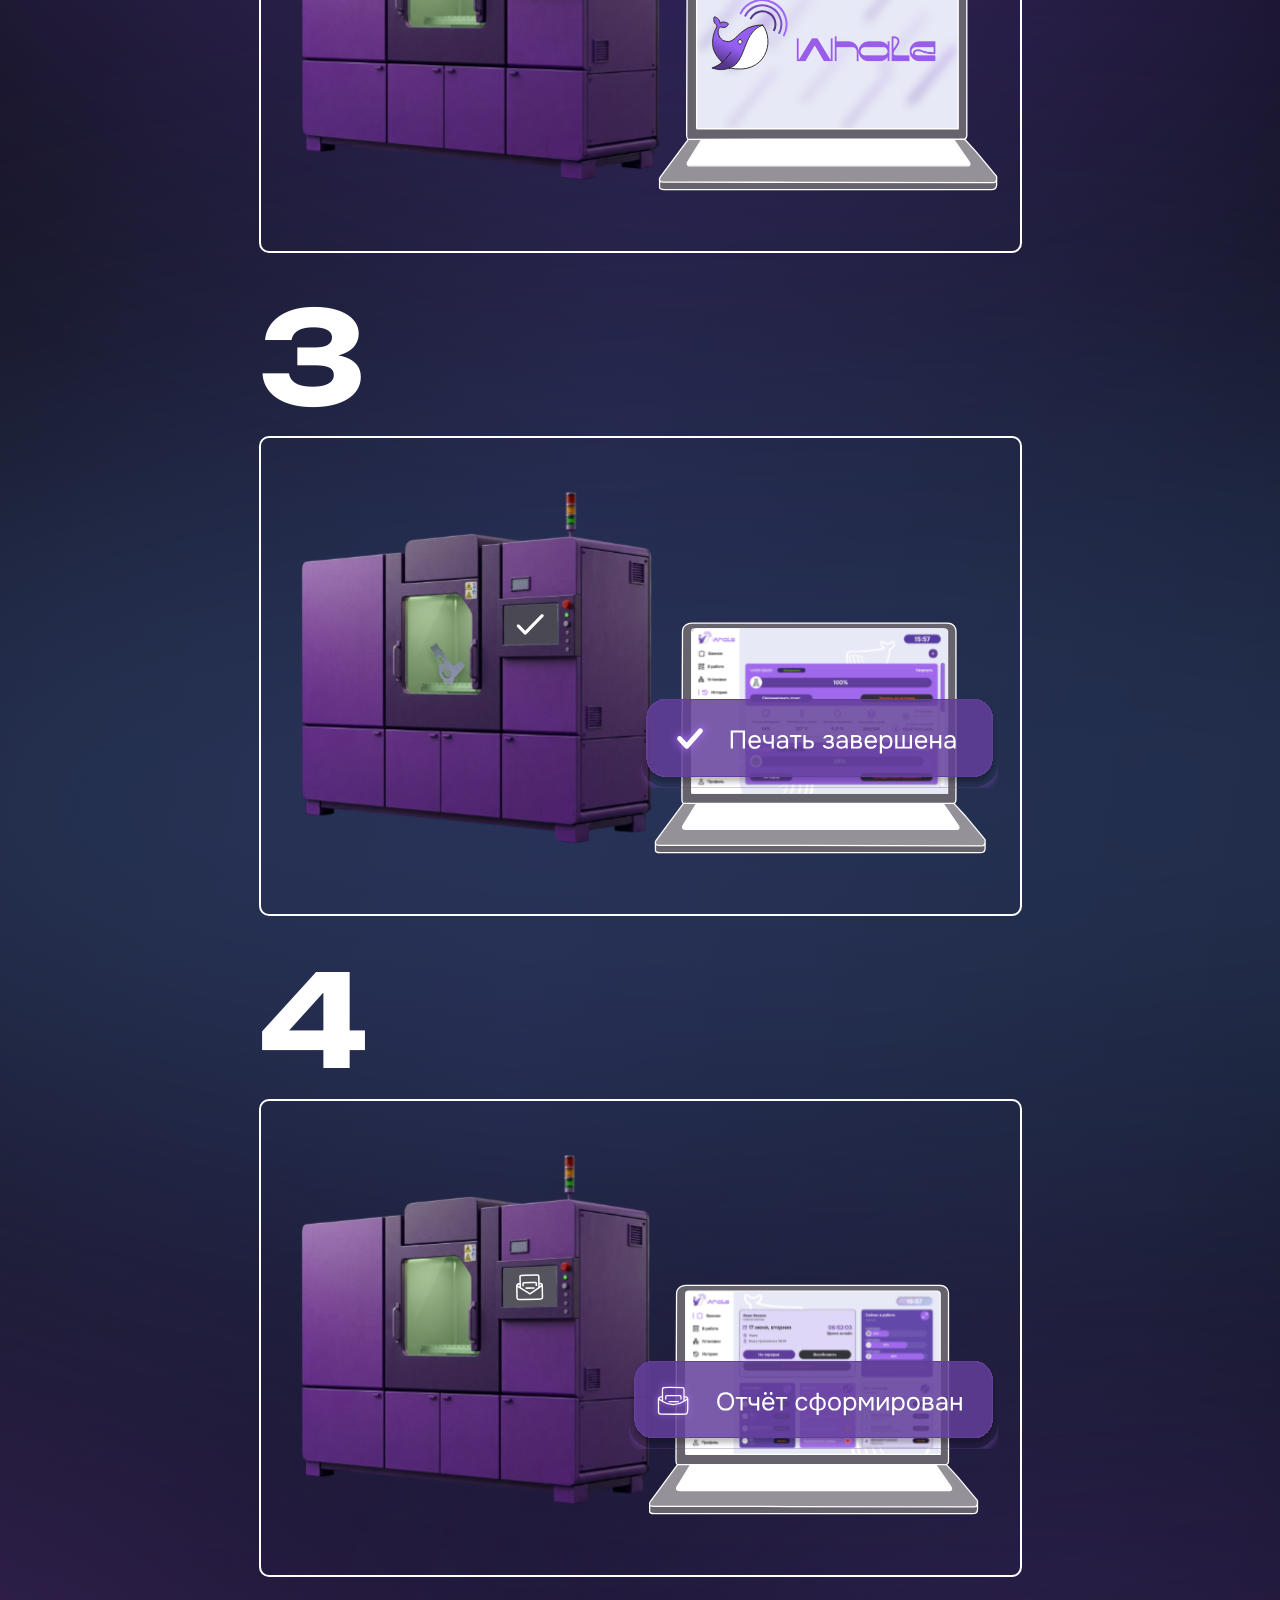
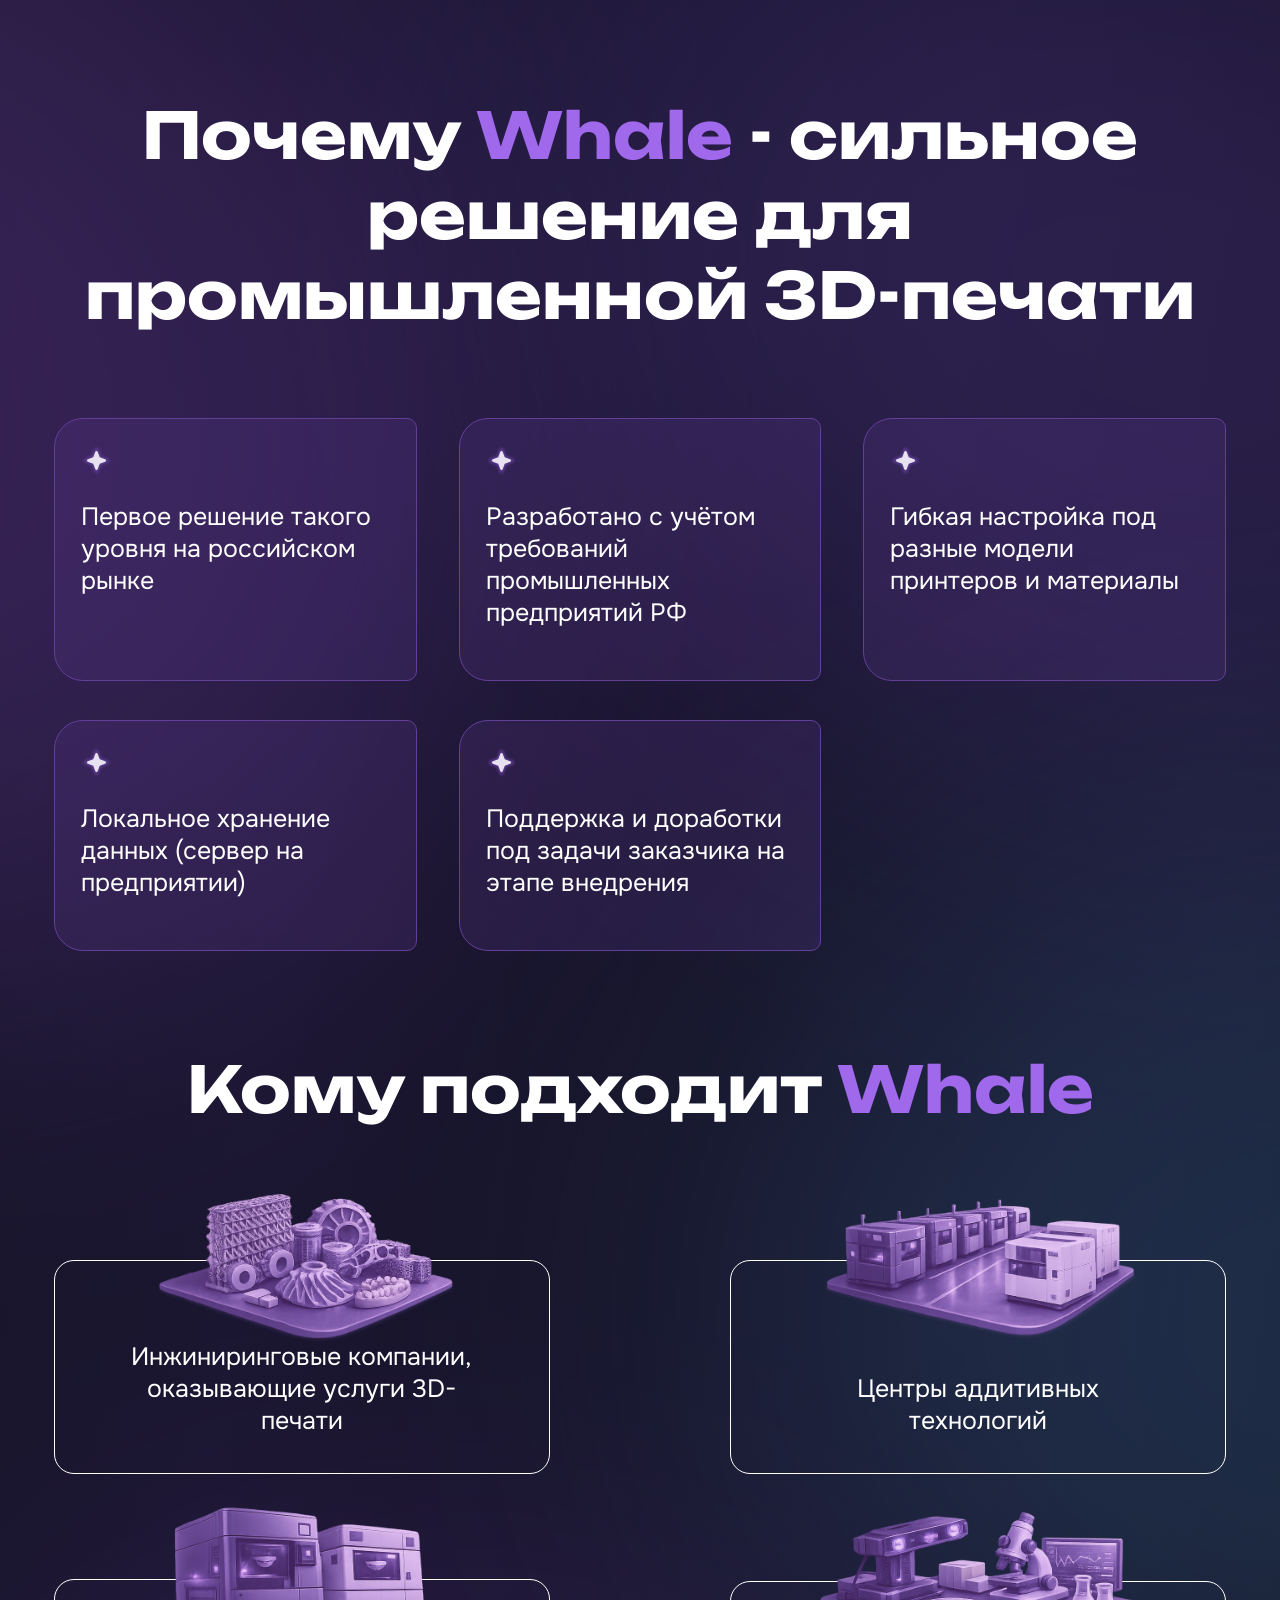
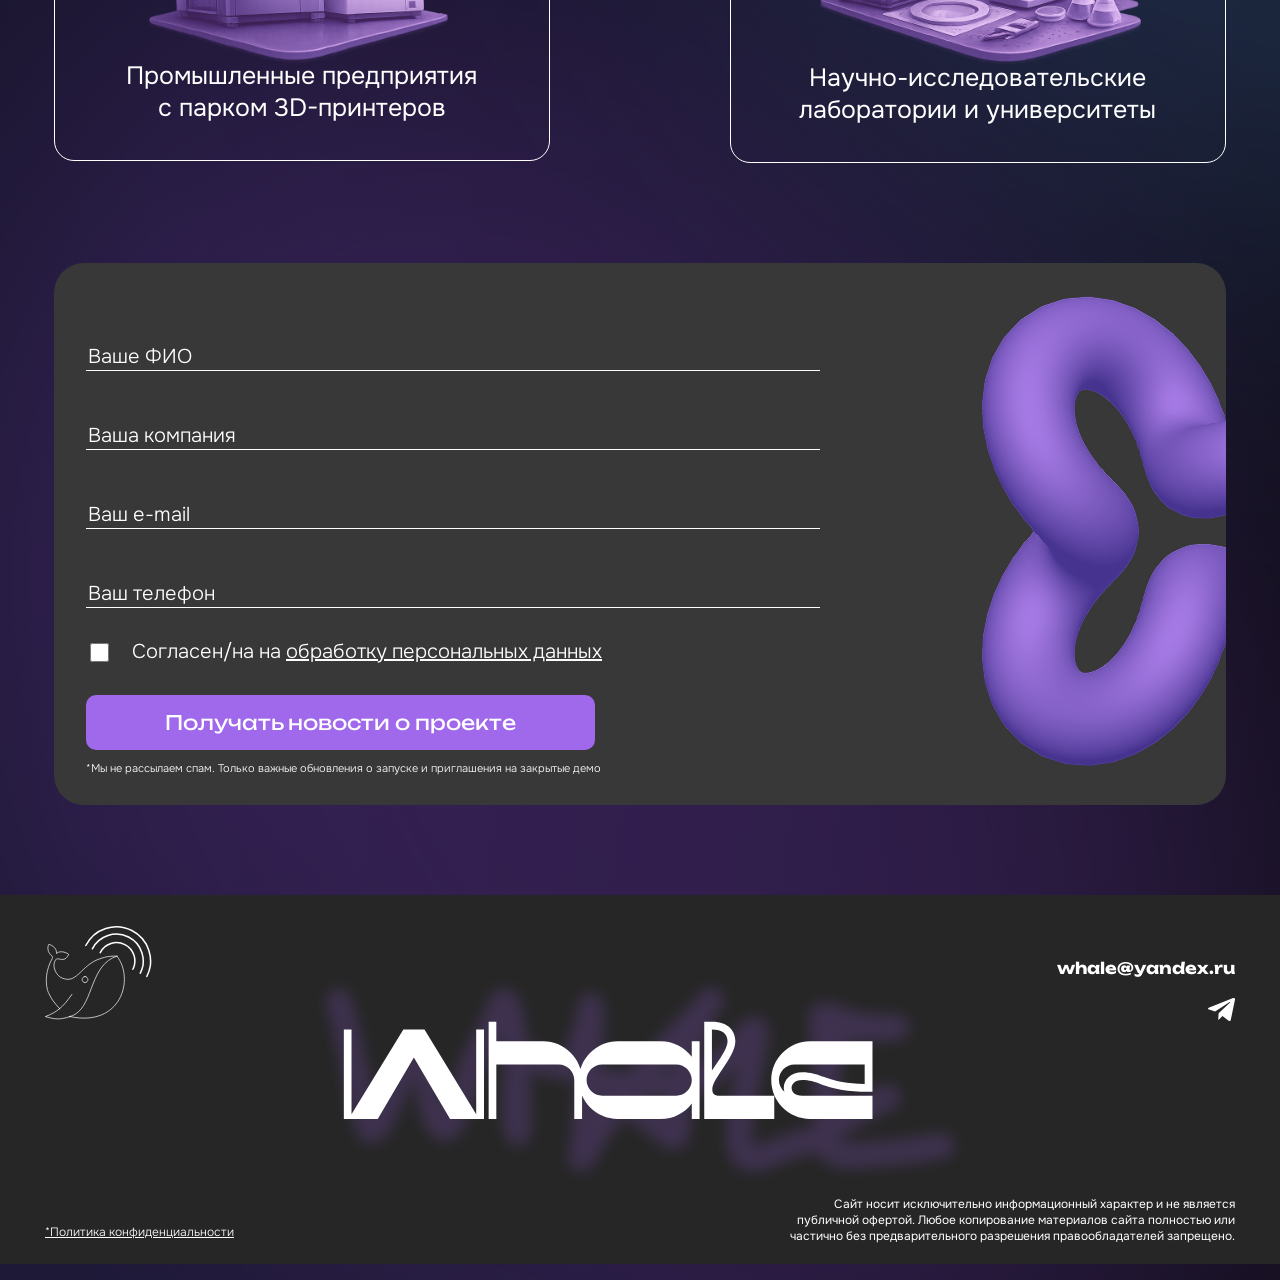
==== commit ca8161aa: "ADD: styles for mobile devices" ====
--- a/main.html
+++ b/main.html
@@ -25,10 +25,9 @@
     <div id="main">
       <h1>Первое в России ПО для автоматизированного мониторинга SLM 3D&#8209;печати</h1>
       <img src="assets/notebook.svg" alt="Notebook">
-      <p> Контролируйте параметры печати в реальном времени, получайте уведомления об отклонениях и сокращайте брак — без постоянного присутствия оператора</p>
       <div class="buttons">
-        <button class="about" onclick="window.location.href = `#comparison`">Узнать подробнее</button>
-        <button class="special-offer" onclick="window.location.href = `#form`">Получить специальное предложение</button>
+        <p> Контролируйте параметры печати в реальном времени, получайте уведомления об отклонениях и сокращайте брак — без постоянного присутствия оператора</p>
+        <button class="special-offer" onclick="window.location.href = `#form`">Узнать подробнее</button>
       </div>
     </div>
   </section>
--- a/styles.css
+++ b/styles.css
@@ -1,29 +1,44 @@
+:root {
+  --primary-color: #A068EB;
+  --primary-dark: #563BA2;
+  --secondary-dark: #262626;
+  --card-bg: rgba(99, 63, 154, 0.2);
+  --card-border: #633F9A;
+  --form-bg: #383838;
+  --font-unbounded: 'Unbounded', sans-serif;
+  --font-onest: 'Onest', sans-serif;
+  --white: white;
+  --black: black;
+}
+
+html {
+  scroll-behavior: smooth;
+  scroll-padding-top: 20%;
+}
+
 body {
-  margin-top: 26px;
-  margin-left: 54px;
-  margin-right: 54px;
-  color:white;
-  display: flex;
-  flex-direction: column;
-  background-image: url(assets/bkg.svg);
-
-}
-
-
-section#introduction div.header{
-  font-family: 'Unbounded', sans-serif;
+  margin: 26px 54px;
+  color: var(--white);
+  display: flex;
+  flex-direction: column;
+  background: url(assets/bkg.svg) center / cover no-repeat;
+}
+
+
+section#introduction div.header {
+  font-family: var(--font-unbounded);
   display: flex;
   justify-content: space-between;
   align-items: center;
-} 
+}
 
 section#introduction h1.email {
   align-self: flex-end;
   font-weight: 700;
   font-size: 16px;
-  letter-spacing:-0.46px;
-  color: black;
-  background-color: white;
+  letter-spacing: -0.46px;
+  color: var(--black);
+  background-color: var(--white);
   margin: 0;
   padding: 10px 24px;
   border-radius: 19.5px;
@@ -37,8 +52,8 @@
   margin-top: 100px;
 }
 
-section#introduction div#main h1{
-  font-family: 'Unbounded', sans-serif;
+section#introduction div#main h1 {
+  font-family: var(--font-unbounded);
   font-weight: 700;
   font-size: 44px;
   text-align: center;
@@ -46,87 +61,98 @@
   max-width: 1376px;
 }
 
-section#introduction div#main p{
-  padding: 0 113px;
-  font-family: 'Onest', sans-serif;
+
+.buttons {
+  display: flex;
+  flex-wrap: wrap;
+  gap: 20px;
+  justify-content: center;
+  align-items: center;
+  margin-top: 37px;
+}
+
+.buttons p {
+  margin: 0;
+  font-family: var(--font-onest);
   font-weight: 400;
   font-size: 25px;
-  text-align: center;
-  margin-top: 37px;
-  max-width: 1150px;
-}
-
-button.about{
-  background: linear-gradient(to left, #A068EB 0%, #563BA2 43%, #A068EB 82%, #563BA2 100%);
-  color: white;
+  flex: 1;
+  max-width: 976px;
+}
+
+button.special-offer {
   border: none;
   padding: 20px 27px;
-  margin-right: 30px;
   border-radius: 46px;
-  font-family: 'Unbounded', sans-serif;
+  font-family: var(--font-unbounded);
   font-weight: 400;
   font-size: 16px;
   cursor: pointer;
-}
-
-button.special-offer{
-  background: white;
+  text-decoration: none;
+  display: inline-flex;
+  align-items: center;
+  justify-content: center;
+}
+
+button.about,
+a.about {
+  background: linear-gradient(to left, var(--primary-color) 0%, var(--primary-dark) 43%, var(--primary-color) 82%, var(--primary-dark) 100%);
+  color: var(--white);
+  margin-right: 30px;
+}
+
+button.special-offer {
+  background: var(--white);
   color: #262626;
-  border: none;
-  padding: 20px 27px;
-  border-radius: 46px;
-  font-family: 'Unbounded', sans-serif;
-  font-weight: 400;
-  font-size: 16px;
-  cursor: pointer;
-}
-
-section#comparison{
+}
+
+section#comparison {
   margin-top: 104px;
-  border: 3px solid #A068EB;
+  border: 3px solid var(--primary-color);
   border-radius: 20px;
   padding: 33px 57px;
   max-width: 1281px;
   align-self: center;
 }
 
-section#comparison div{
-  display: flex;
-}
-
-section#comparison div.minuses{
-  display: flex;
-  flex-direction: column;
-  font-family: 'Unbounded', sans-serif;
+section#comparison div {
+  display: flex;
+
+}
+
+section#comparison div.minuses {
+  display: flex;
+  flex-direction: column;
+  font-family: var(--font-unbounded);
   font-weight: 600;
   font-size: 45px;
 }
 
-section#comparison div.pluses{
-  display: flex;
-  flex-direction: column;
-  font-family: 'Unbounded', sans-serif;
+section#comparison div.pluses {
+  display: flex;
+  flex-direction: column;
+  font-family: var(--font-unbounded);
   font-weight: 600;
   font-size: 45px;
   margin-left: 80px;
 }
 
-section#comparison ul.minuses{
+section#comparison ul.minuses {
   margin: 0;
   padding-left: 0;
   display: flex;
   flex-direction: column;
-  font-family: 'Onest', sans-serif;
+  font-family: var(--font-onest);
   font-weight: 400;
   font-size: 25px;
 }
 
-section#comparison ul.pluses{
+section#comparison ul.pluses {
   margin: 0;
   padding-left: 0;
   display: flex;
   flex-direction: column;
-  font-family: 'Onest', sans-serif;
+  font-family: var(--font-onest);
   font-weight: 400;
   font-size: 25px;
 }
@@ -138,28 +164,38 @@
  padding-left: 0;
  padding-bottom: 30px;
 }
+
 ul.pluses li:before {
- content: url(assets/plus.svg);
+  content: url(assets/plus.svg);
 }
 
 ul.minuses li:before {
- content: url(assets/minus.svg);
-}
-
-section#how-it-works{
-  margin-top: 97px;;
+  content: url(assets/minus.svg);
+}
+
+section#how-it-works {
+  margin-top: 97px;
   align-self: center;
 }
 
-section#how-it-works h1{
-  font-family: 'Unbounded', sans-serif;
-  font-weight: 700; 
+section#how-it-works h1,
+section#our-pluses h1,
+section#our-users h1 {
+  font-family: var(--font-unbounded);
+  font-weight: 700;
   font-size: 64px;
   text-align: center;
-
-}
-
-section#how-it-works .steps{
+}
+
+section#our-users h1 {
+  margin-top: 98px;
+}
+
+section#our-pluses h1 {
+  margin-top: 0;
+}
+
+section#how-it-works .steps {
   display: grid;
   grid-template-columns: repeat(2, 1fr);
   gap: 37px 49px;
@@ -167,89 +203,67 @@
 }
 
 @media (max-width: 1300px) {
-  section#how-it-works .steps{
+  section#how-it-works .steps {
     grid-template-columns: 1fr;
     gap: 25px;
   }
 }
 
-section#how-it-works .step-img{
-  border: 2px solid white;
+section#how-it-works .step-img {
+  border: 2px solid var(--white);
   border-radius: 10px;
   padding: 53px 22px 60px 35px;
 }
 
-section#how-it-works .step{
-  display: flex;
-  flex-direction: column;
-}
-
-section#how-it-works p{
-  font-family: 'Unbounded', sans-serif;
-  font-weight: 700; 
+section#how-it-works .step {
+  display: flex;
+  flex-direction: column;
+}
+
+section#how-it-works p {
+  font-family: var(--font-unbounded);
+  font-weight: 700;
   font-size: 128px;
   margin: 0;
 }
-section#our-pluses{
+
+section#our-pluses {
   margin-top: 118px;
-  
-}
-
-section#our-pluses h1{
-  font-family: 'Unbounded', sans-serif;
-  font-weight: 700; 
-  font-size: 64px;
-  text-align: center;
-}
-
-section#our-pluses div#cards{
+}
+
+section#our-pluses div#cards {
   display: grid;
   grid-template-columns: repeat(3, 1fr);
   gap: 39px 42px;
   max-width: 1247px;
-  margin-top: 83px;
-  margin-left: auto;
-  margin-right: auto;
-}
-
-section#our-pluses div.card{
-  font-family: "Onest", sans-serif;
+  margin: 83px auto 0;
+}
+
+section#our-pluses div.card {
+  font-family: var(--font-onest);
   font-weight: 400;
   font-size: 25px;
-  background-color: rgba(99, 63, 154, 0.2);
-  border: 1px solid #633F9A;
-  border-top-left-radius: 29px;
-  border-bottom-right-radius: 29px;
-  border-top-right-radius: 10px;
-  border-bottom-left-radius: 10px;
+  background-color: var(--card-bg);
+  border: 1px solid var(--card-border);
+  border-radius: 29px 10px 10px 29px;
   padding: 26px;
   max-width: 354px;
 }
 
-section#our-pluses div.card p{
-  margin-top: 17px ;
-}
-
-section#our-users h1{
-  font-family: 'Unbounded', sans-serif;
-  font-weight: 700; 
-  font-size: 64px;
-  text-align: center;
-  margin-top: 98px;
-}
-
-section#our-users div#users{
+section#our-pluses div.card p {
+  margin-top: 17px;
+}
+
+section#our-users div#users {
   display: grid;
   grid-template-columns: repeat(2, 1fr);
   gap: 27px 180px;
   max-width: 1247px;
-  margin-top: 58px;
-  margin-left: auto;
-  margin-right: auto;
-}
-
-section#our-users div.user{
-  font-family: "Onest", sans-serif;
+  margin: 58px auto 0;
+}
+
+section#our-users div.user {
+  font-family: var(--font-onest);
   font-weight: 400;
   font-size: 25px;
   display: flex;
@@ -257,17 +271,17 @@
   align-items: center;
 }
 
-section#our-users div.user#CAT p{
+section#our-users div.user p {
+  text-align: center;
+  border: 1px solid var(--white);
+  border-radius: 20px;
+  padding: 80px 55px 36px 54px;
+  margin: 0;
+}
+
+section#our-users div.user#CAT p {
   padding: 112px 54px 36px 54px;
   align-self: stretch;
-}
-
-section#our-users div.user p{
-  text-align: center;
-  border: 1px solid white;
-  border-radius: 20px;
-  padding: 80px 55px 36px 54px;
-  margin-bottom: 0;
 }
 
 section#our-users div.user img {
@@ -281,23 +295,46 @@
   gap: 40px;
   margin-top: 100px;
   align-items: center;
+  align-self: center;
+  background-color: var(--form-bg);
+  border-radius: 30px;
+  max-width: 1224px;
+  width: 100%;
+  box-sizing: border-box;
 }
 
 section#form form {
   display: flex;
   flex-direction: column;
+  flex: 1;
+  padding: 60px 0 0 32px;
+  margin-right: 56px;
+  max-width: 832px;
+}
+
+section#form form .consent-wrapper {
+  display: flex;
+  align-items: center;
   gap: 20px;
-  flex: 1;
-}
-
-section#form form .consent-wrapper {
-  display: flex;
-  align-items: center;
-  gap: 10px;
 }
 
 section#form form input[type="checkbox"] {
   cursor: pointer;
+  accent-color: var(--primary-color);
+  width: 19px;
+  height: 19px;
+}
+
+section#form form input[type="checkbox"]:not(:checked) {
+  accent-color: var(--form-bg);
+  border-color: #ccc;
+}
+
+section#form form input::placeholder {
+  color: var(--white);
+  font-family: var(--font-onest);
+  font-weight: 300;
+  font-size: 20px;
 }
 
 section#form form label {
@@ -306,12 +343,400 @@
 
 section#form form input[type="text"],
 section#form form input[type="email"],
-section#form form input[type="tel"],
+section#form form input[type="tel"] {
+  background: transparent;
+  font-family: var(--font-onest);
+  font-weight: 300;
+  font-size: 20px;
+  color: var(--white);
+  border: none;
+  border-bottom: 1px solid var(--white);
+  max-width: 832px;
+  margin-bottom: 31px;
+}
+
+section#form form input[type="text"],
+section#form form input[type="email"] {
+  margin-bottom: 51px;
+}
+
 section#form form input[type="checkbox"],
 section#form form label {
   background: transparent;
-  font-family: 'Onest', sans-serif;
-  color: white;
+  font-family: var(--font-onest);
+  font-weight: 300;
+  font-size: 20px;
+  color: var(--white);
   border: none;
-  border-bottom: 1px solid white;
-}+  max-width: 832px;
+  margin-bottom: 31px;
+}
+
+section#form form button {
+  background-color: var(--primary-color);
+  color: var(--white);
+  border: none;
+  border-radius: 10px;
+  padding: 15px 45px;
+  max-width: 509px;
+  font-family: var(--font-unbounded);
+  font-weight: 400;
+  font-size: 20px;
+}
+
+section#form form p {
+  color: var(--white);
+  font-family: var(--font-onest);
+  font-weight: 300;
+  font-size: 11px;
+}
+
+footer {
+  margin: 90px -54px -10px;
+  background: url(assets/footer.svg) center  no-repeat;
+  background-color: #262626;
+  display: grid;
+  grid-template-columns: auto 1fr auto;
+  gap: 20px;
+  padding: 10px 45px 20px;
+}
+
+footer img {
+  margin-top: 10px;
+  max-width: 118px;
+  grid-row: 1;
+  grid-column: 1;
+}
+
+footer div#contacts {
+  display: flex;
+  flex-direction: column;
+  align-items: flex-end;
+  margin-top: 53px;
+  grid-row: 1;
+  grid-column: 3;
+}
+
+footer div#contacts p {
+  font-family: var(--font-unbounded);
+  font-weight: 700;
+  font-size: 16px;
+  margin: 0 0 10px;
+}
+
+footer a {
+  font-family: var(--font-onest);
+  font-weight: 300;
+  font-size: 12px;
+  margin-top: 183px;
+  grid-row: 2;
+  grid-column: 1;
+}
+
+footer p {
+  font-family: var(--font-onest);
+  font-weight: 400;
+  font-size: 12px;
+  max-width: 452px;
+  margin: 155px 0 0;
+  grid-row: 2;
+  grid-column: 3;
+  text-align: right;
+}
+
+/* Адаптивность для планшетов (768px - 1024px) */
+@media (max-width: 1024px) {
+  body {
+    margin: 20px 30px;
+  }
+
+  section#introduction div#main h1 {
+    font-size: 36px;
+  }
+
+  section#comparison {
+    padding: 25px 30px;
+  }
+
+  section#comparison div.minuses,
+  section#comparison div.pluses {
+    font-size: 36px;
+  }
+
+  section#comparison ul.minuses,
+  section#comparison ul.pluses {
+    font-size: 18px;
+  }
+
+  section#how-it-works h1,
+  section#our-pluses h1,
+  section#our-users h1 {
+    font-size: 48px;
+  }
+
+  section#how-it-works p {
+    font-size: 80px;
+  }
+
+  section#our-pluses div#cards {
+    grid-template-columns: repeat(2, 1fr);
+    gap: 25px;
+  }
+
+  section#our-users div#users {
+    grid-template-columns: 1fr;
+    gap: 25px;
+  }
+
+  section#form {
+    flex-direction: column;
+    padding: 30px;
+  }
+
+  section#form form {
+    padding: 0;
+    margin-right: 0;
+    width: 100%;
+    max-width: 100%;
+  }
+
+  section#form img {
+    width: 100%;
+    max-width: 300px;
+  }
+}
+
+/* Адаптивность для мобильных устройств (до 768px) */
+@media (max-width: 768px) {
+  body {
+    margin: 15px 20px;
+  }
+
+  section#introduction h1.email {
+    visibility: hidden;
+  }
+
+  section#introduction div.header img {
+    max-width: 131px;
+  }
+
+  section#introduction div#main {
+    margin-top: 62px;
+  }
+
+  section#introduction div#main h1 {
+    font-size: 20px;
+  }
+
+  section#introduction div#main img {
+    max-width: 100%;
+    width: 100%;
+    height: auto;
+  }
+
+  .buttons {
+    flex-direction: column;
+    gap: 15px;
+  }
+
+  .buttons p {
+    font-size: 14px;
+    text-align: center;
+    max-width: 100%;
+  }
+
+  button.special-offer {
+    width: 100%;
+    max-width: 150px;
+    font-size: 10px;
+  }
+
+  section#comparison {
+    margin-top: 50px;
+    border: 2px solid var(--primary-color);
+    border-radius: 15px;
+    padding: 20px 15px;
+    max-width: 100%;
+  }
+
+  section#comparison div {
+    flex-direction: column;
+    gap: 25px;
+  }
+
+  section#comparison div.minuses,
+  section#comparison div.pluses {
+    font-size: 24px;
+  }
+
+  section#comparison div.pluses {
+    margin-left: 0;
+  }
+
+  section#comparison ul.minuses,
+  section#comparison ul.pluses {
+    font-size: 14px;
+  }
+
+  li {
+    padding-bottom: 15px;
+  }
+
+  section#how-it-works {
+    margin-top: 50px;
+  }
+
+  section#how-it-works h1,
+  section#our-pluses h1,
+  section#our-users h1 {
+    font-size: 28px;
+    margin-bottom: 20px;
+  }
+
+  section#our-users h1 {
+    margin-top: 50px;
+  }
+
+  section#how-it-works .steps {
+    grid-template-columns: 1fr;
+    gap: 20px;
+    max-width: 100%;
+  }
+
+  section#how-it-works .step-img {
+    border: 2px solid var(--white);
+    border-radius: 10px;
+    padding: 20px 10px;
+    max-width: 100%;
+  }
+
+  section#how-it-works p {
+    font-size: 48px;
+  }
+
+  section#our-pluses {
+    margin-top: 50px;
+  }
+
+  section#our-pluses div#cards {
+    display: grid;
+    grid-template-columns: 1fr;
+    gap: 20px;
+    max-width: 100%;
+    margin: 30px auto 0;
+  }
+
+  section#our-pluses div.card {
+    font-size: 16px;
+    padding: 20px;
+    max-width: 100%;
+    border-radius: 15px 5px 5px 15px;
+  }
+
+  section#our-users div#users {
+    display: grid;
+    grid-template-columns: 1fr;
+    gap: 20px;
+    max-width: 100%;
+    margin: 30px auto 0;
+  }
+
+  section#our-users div.user {
+    font-size: 16px;
+  }
+
+  section#our-users div.user p {
+    border-radius: 15px;
+    padding: 50px 20px 20px;
+    font-size: 14px;
+  }
+
+  section#our-users div.user#CAT p {
+    padding: 50px 20px 20px;
+  }
+
+  section#our-users div.user img {
+    margin-bottom: -50px;
+    max-width: 80px;
+  }
+
+  section#form {
+    flex-direction: column;
+    gap: 20px;
+    margin-top: 50px;
+    padding: 20px;
+    border-radius: 20px;
+    max-width: 100%;
+  }
+
+  section#form form {
+    flex: 1;
+    padding: 0;
+    margin-right: 0;
+    max-width: 100%;
+  }
+
+  section#form form input::placeholder {
+    font-size: 14px;
+  }
+
+  section#form form input[type="text"],
+  section#form form input[type="email"],
+  section#form form input[type="tel"] {
+    font-size: 16px;
+    max-width: 100%;
+    margin-bottom: 20px;
+  }
+
+  section#form form input[type="checkbox"],
+  section#form form label {
+    font-size: 14px;
+    max-width: 100%;
+  }
+
+  section#form form button {
+    max-width: 100%;
+    padding: 12px 20px;
+    font-size: 16px;
+  }
+
+  section#form form p {
+    font-size: 10px;
+  }
+
+  section#form img {
+    display: none;
+  }
+
+  footer {
+    margin: 50px -20px -20px;
+    padding: 20px 15px;
+    grid-template-columns: 1fr;
+    gap: 15px;
+  }
+
+  footer img {
+    max-width: 80px;
+    grid-column: 1;
+  }
+
+  footer div#contacts {
+    align-items: flex-start;
+    margin-top: 10px;
+    grid-column: 1;
+  }
+
+  footer a {
+    margin-top: 20px;
+    grid-column: 1;
+    font-size: 11px;
+  }
+
+  footer p {
+    font-size: 11px;
+    max-width: 100%;
+    margin-top: 20px;
+    grid-column: 1;
+    text-align: left;
+  }
+}
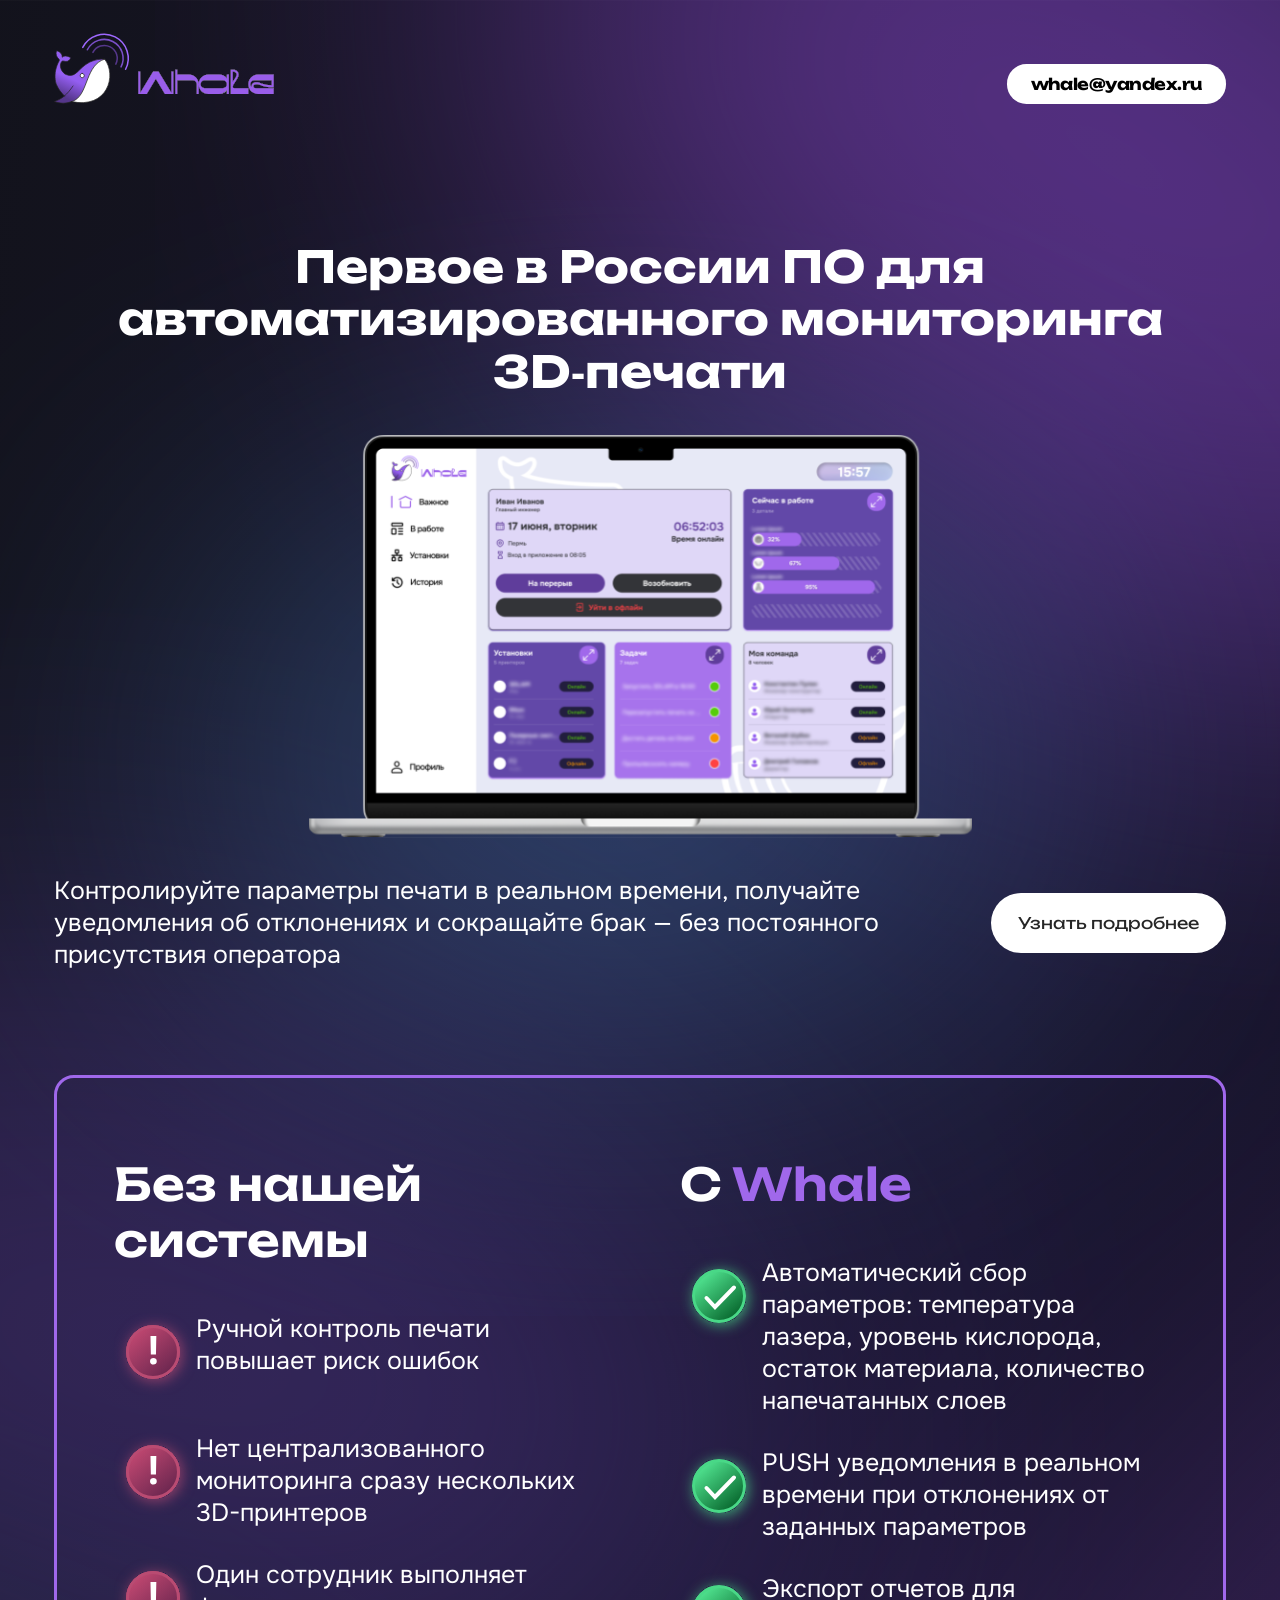
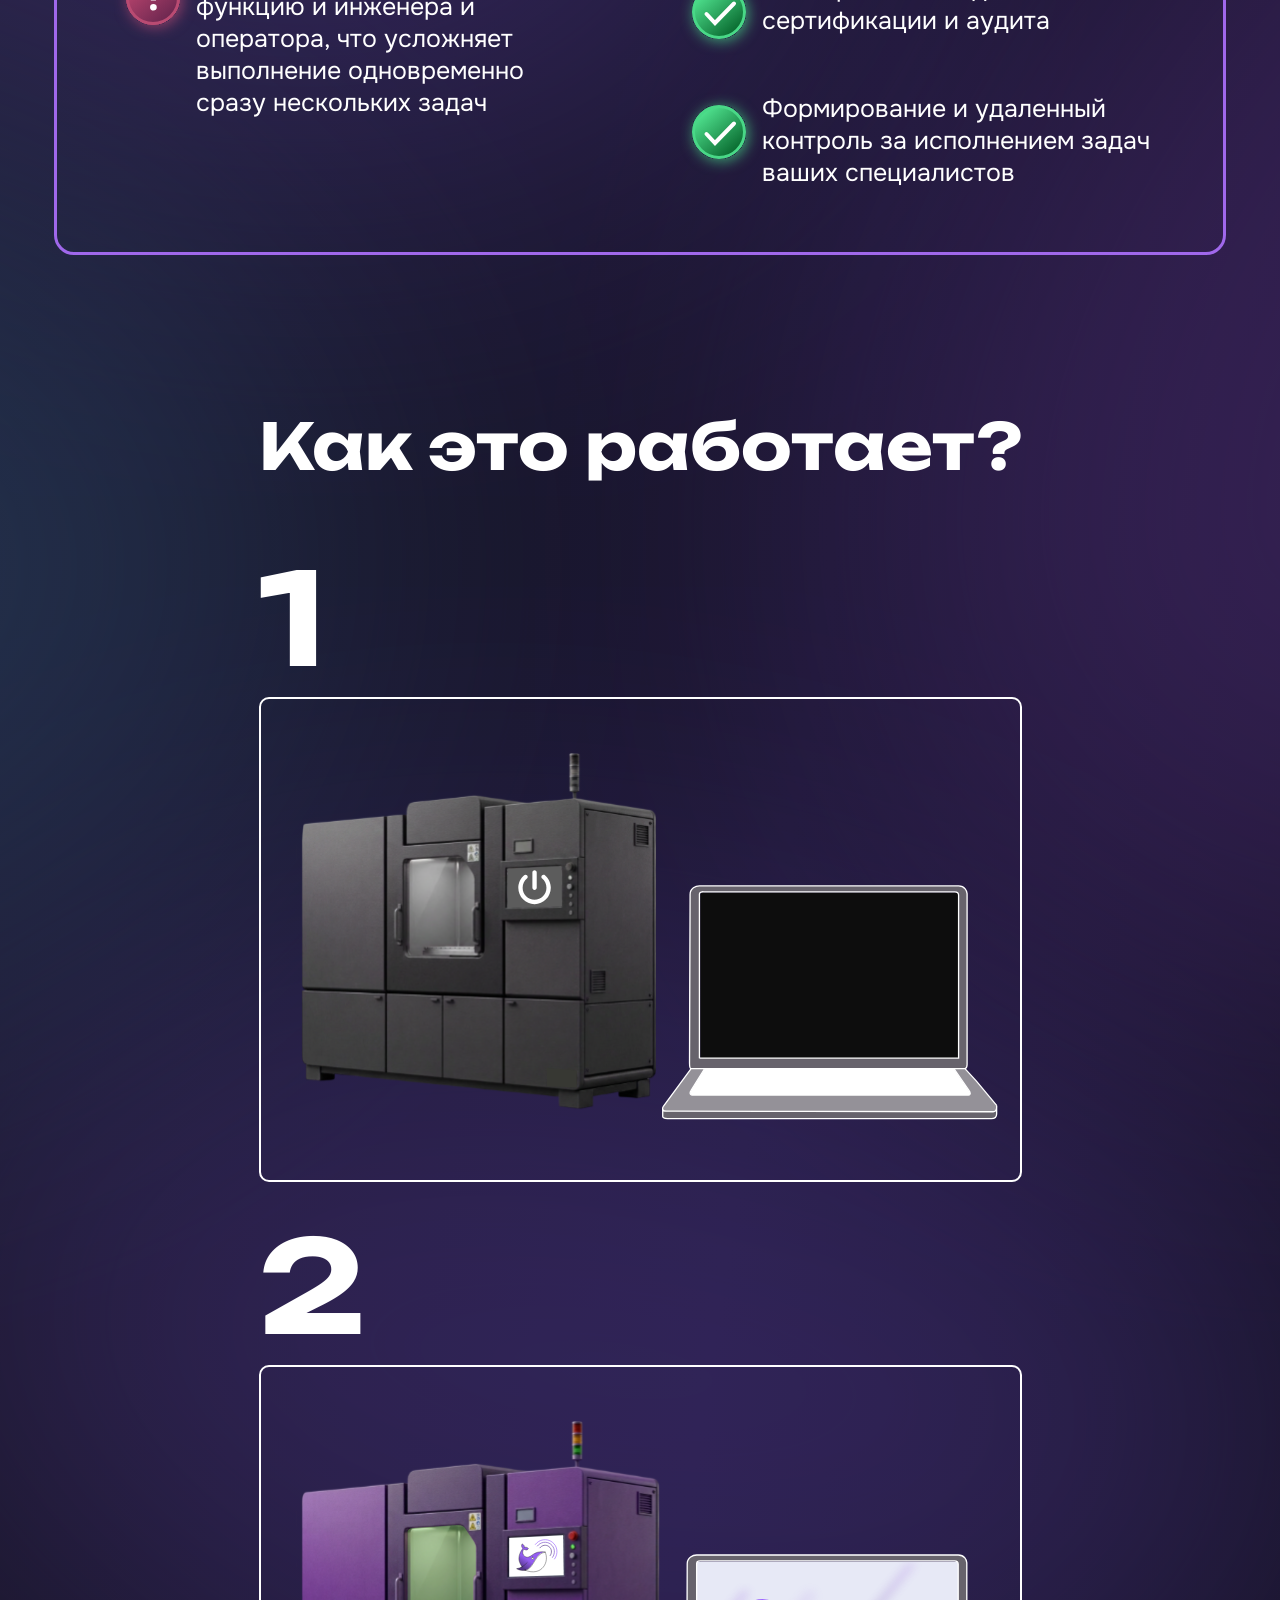
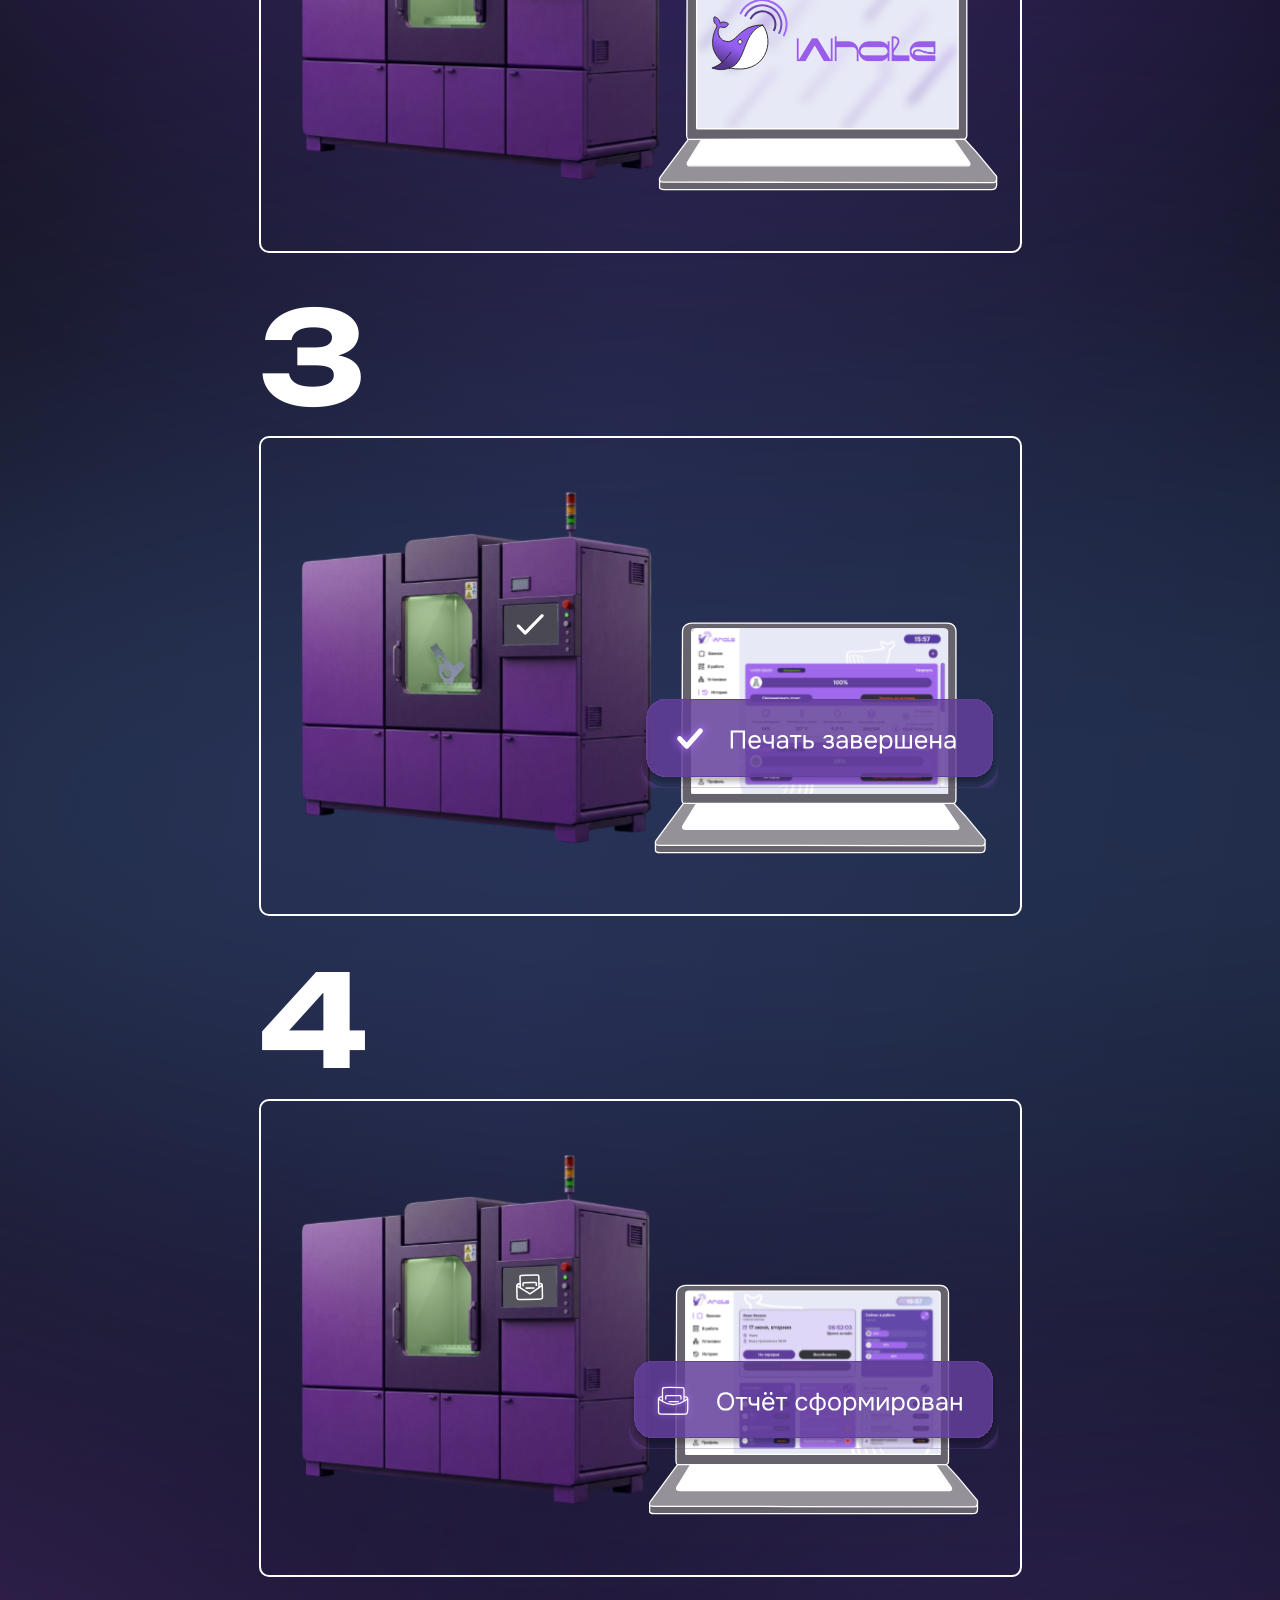
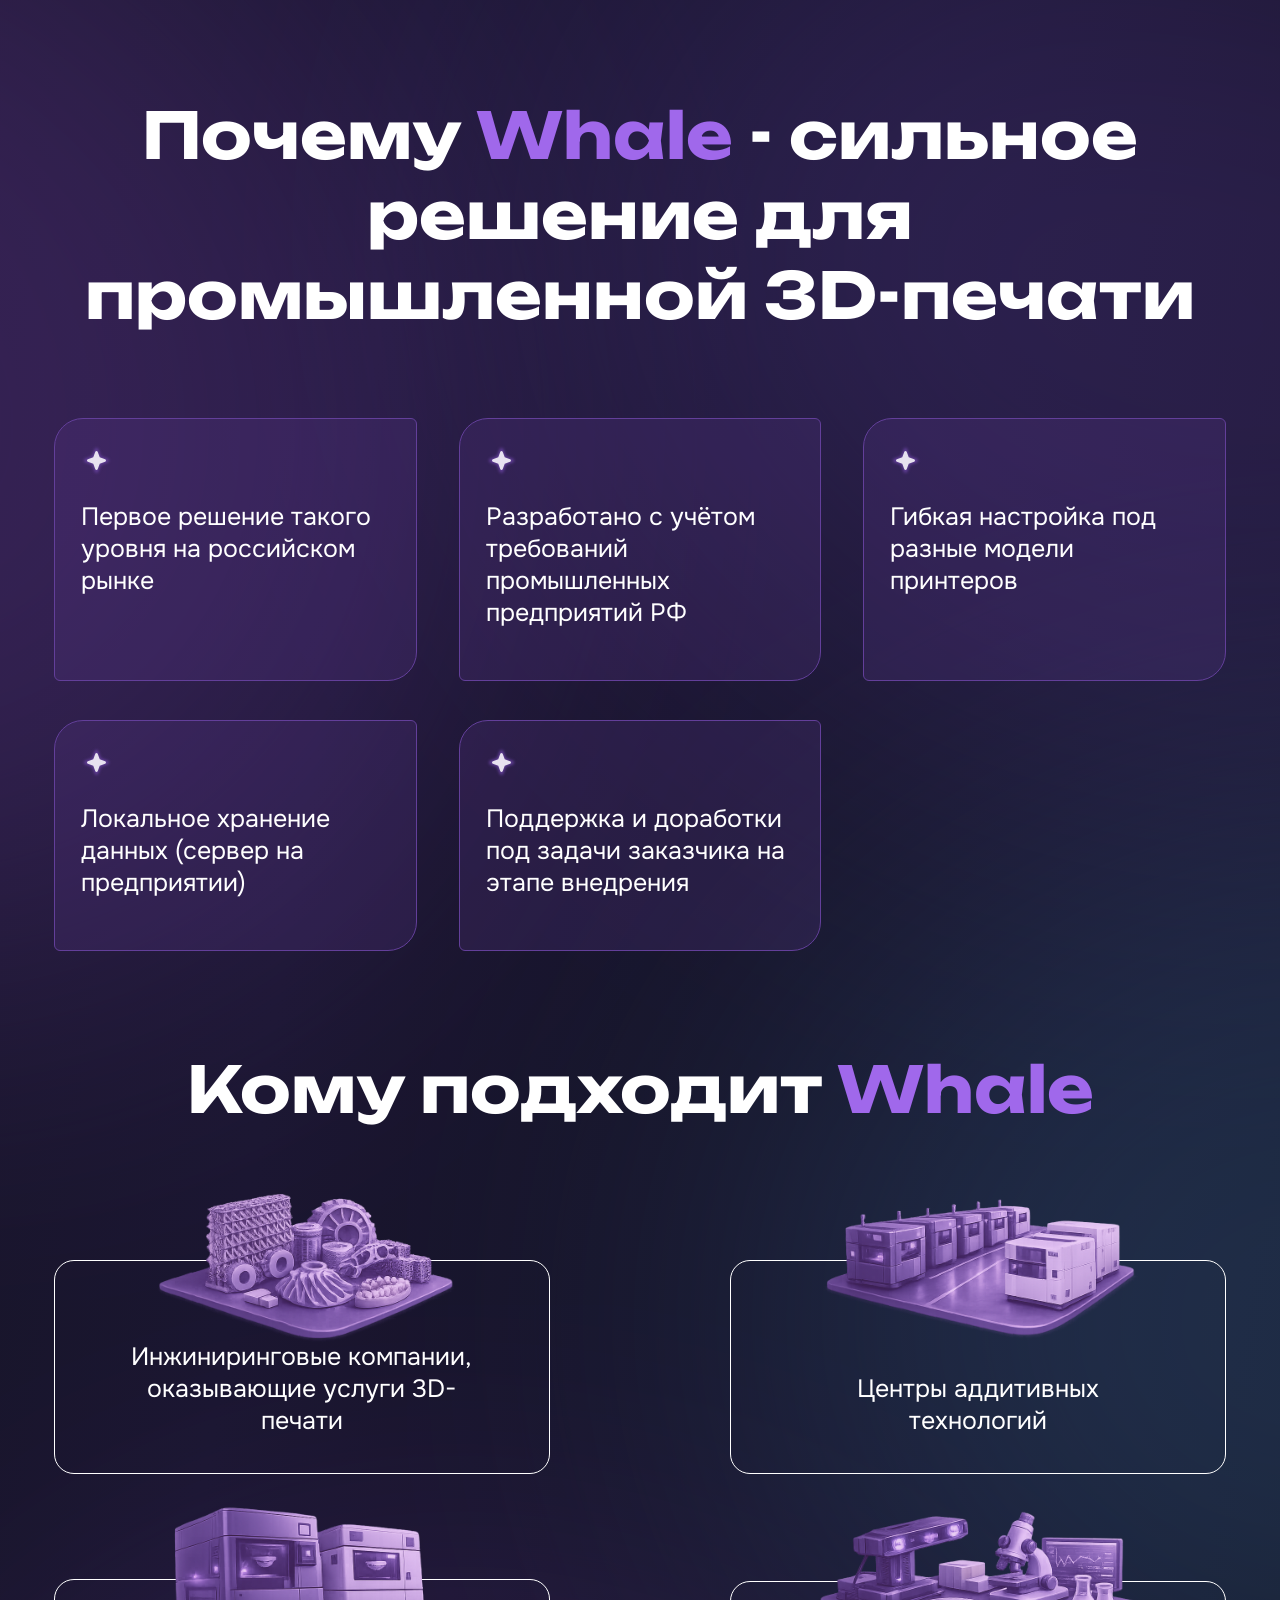
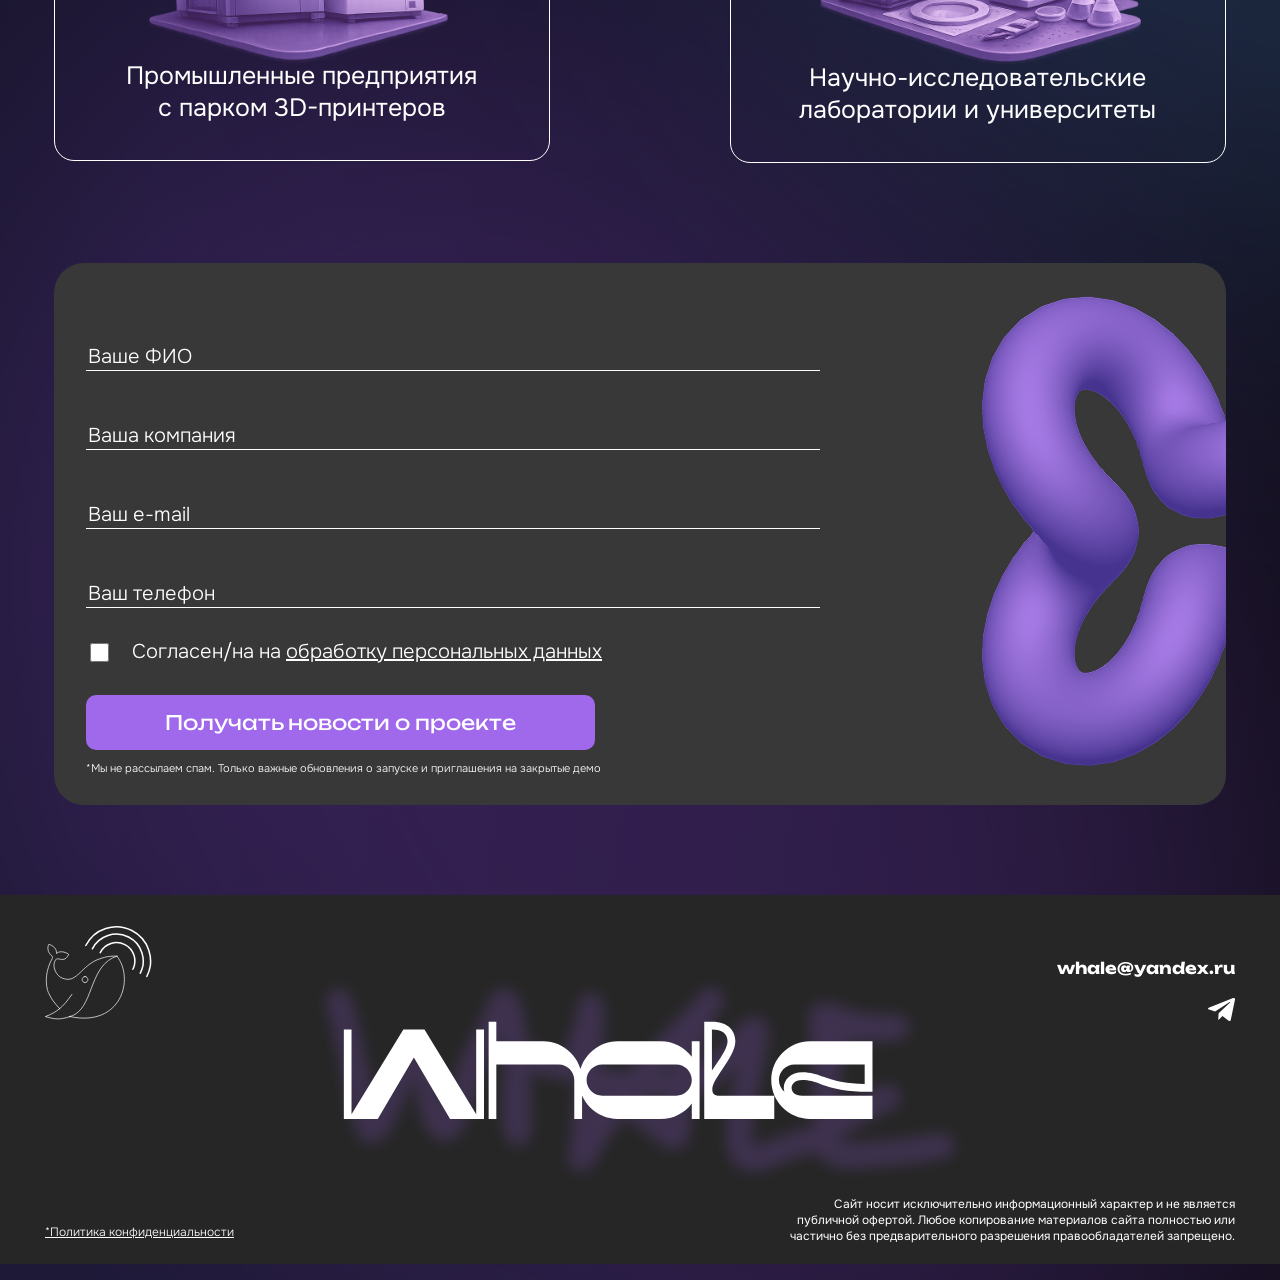
==== commit b5671fa3: "UPD: styles for mobile devices" ====
--- a/main.html
+++ b/main.html
@@ -23,7 +23,7 @@
       <h1 class="email">whale@yandex.ru</h1>
     </div>
     <div id="main">
-      <h1>Первое в России ПО для автоматизированного мониторинга SLM 3D&#8209;печати</h1>
+      <h1>Первое в России ПО для автоматизированного мониторинга 3D&#8209;печати</h1>
       <img src="assets/notebook.svg" alt="Notebook">
       <div class="buttons">
         <p> Контролируйте параметры печати в реальном времени, получайте уведомления об отклонениях и сокращайте брак — без постоянного присутствия оператора</p>
@@ -89,7 +89,7 @@
       </div>
       <div class="card">
         <img src="assets/star.svg">
-        <p>Гибкая настройка под разные модели принтеров и материалы</p>
+        <p>Гибкая настройка под разные модели принтеров</p>
       </div>
       <div class="card">
         <img src="assets/star.svg">
--- a/styles.css
+++ b/styles.css
@@ -245,7 +245,7 @@
   font-size: 25px;
   background-color: var(--card-bg);
   border: 1px solid var(--card-border);
-  border-radius: 29px 10px 10px 29px;
+  border-radius: 29px 6px;
   padding: 26px;
   max-width: 354px;
 }
@@ -509,7 +509,7 @@
 /* Адаптивность для мобильных устройств (до 768px) */
 @media (max-width: 768px) {
   body {
-    margin: 15px 20px;
+    margin: 10px 25px;
   }
 
   section#introduction h1.email {
@@ -536,7 +536,7 @@
 
   .buttons {
     flex-direction: column;
-    gap: 15px;
+    gap: 18px;
   }
 
   .buttons p {
@@ -547,7 +547,7 @@
 
   button.special-offer {
     width: 100%;
-    max-width: 150px;
+    max-width: 170px;
     font-size: 10px;
   }
 
@@ -589,8 +589,18 @@
   section#how-it-works h1,
   section#our-pluses h1,
   section#our-users h1 {
-    font-size: 28px;
+    font-size: 25px;
     margin-bottom: 20px;
+  }
+
+  ul.pluses li:before {
+    content: url(assets/plus_small.svg);
+    margin-top: -5px;
+  }
+
+  ul.minuses li:before {
+    content: url(assets/minus_small.svg);
+    margin-top: -5px;
   }
 
   section#our-users h1 {
@@ -598,8 +608,8 @@
   }
 
   section#how-it-works .steps {
+    margin: 0 4px;
     grid-template-columns: 1fr;
-    gap: 20px;
     max-width: 100%;
   }
 
@@ -615,13 +625,13 @@
   }
 
   section#our-pluses {
-    margin-top: 50px;
+    margin-top: 65px;
   }
 
   section#our-pluses div#cards {
     display: grid;
     grid-template-columns: 1fr;
-    gap: 20px;
+    gap: 25px;
     max-width: 100%;
     margin: 30px auto 0;
   }
@@ -629,8 +639,13 @@
   section#our-pluses div.card {
     font-size: 16px;
     padding: 20px;
-    max-width: 100%;
-    border-radius: 15px 5px 5px 15px;
+    margin: 0 45px;
+    max-width: 100%;
+    border-radius: 25px 6px;
+  }
+
+  section#our-pluses div.card img{
+   content: url(/assets/star_small.svg);
   }
 
   section#our-users div#users {
@@ -647,24 +662,24 @@
 
   section#our-users div.user p {
     border-radius: 15px;
-    padding: 50px 20px 20px;
-    font-size: 14px;
+    padding: 80px 35px 30px 35px;
+    font-size: 20px;
   }
 
   section#our-users div.user#CAT p {
-    padding: 50px 20px 20px;
+    padding: 90px 66px 38px 66px;
   }
 
   section#our-users div.user img {
-    margin-bottom: -50px;
-    max-width: 80px;
+    margin-bottom: -70px;
+    max-width: 230px;
   }
 
   section#form {
     flex-direction: column;
     gap: 20px;
     margin-top: 50px;
-    padding: 20px;
+    padding: 51px 27px;
     border-radius: 20px;
     max-width: 100%;
   }
@@ -677,31 +692,31 @@
   }
 
   section#form form input::placeholder {
-    font-size: 14px;
+    font-size: 10px;
   }
 
   section#form form input[type="text"],
   section#form form input[type="email"],
   section#form form input[type="tel"] {
-    font-size: 16px;
-    max-width: 100%;
-    margin-bottom: 20px;
+    font-size: 10px;
+    max-width: 100%;
+    margin-bottom: 50px;
   }
 
   section#form form input[type="checkbox"],
   section#form form label {
-    font-size: 14px;
+    font-size: 10px;
     max-width: 100%;
   }
 
   section#form form button {
     max-width: 100%;
-    padding: 12px 20px;
-    font-size: 16px;
+    padding: 15px 60px;
+    font-size: 10px;
   }
 
   section#form form p {
-    font-size: 10px;
+    font-size: 7px;
   }
 
   section#form img {
@@ -709,34 +724,41 @@
   }
 
   footer {
-    margin: 50px -20px -20px;
-    padding: 20px 15px;
+    margin: 50px -25px -25px;
+    padding: 10px 25px;
     grid-template-columns: 1fr;
     gap: 15px;
+    background: url(assets/footer_small.svg) center no-repeat;
+    background-color: #262626;
   }
 
   footer img {
-    max-width: 80px;
+    max-width: 60px;
+    max-height: 60px;
     grid-column: 1;
   }
 
   footer div#contacts {
-    align-items: flex-start;
+    align-items: flex-end;
     margin-top: 10px;
-    grid-column: 1;
+    grid-column: 2;
+  }
+
+  footer div#contacts p{
+    font-size: 8px;
   }
 
   footer a {
     margin-top: 20px;
     grid-column: 1;
-    font-size: 11px;
+    font-size: 6px;
   }
 
   footer p {
-    font-size: 11px;
-    max-width: 100%;
+    font-size: 6px;
+    max-width: 228px;
     margin-top: 20px;
-    grid-column: 1;
-    text-align: left;
-  }
-}
+    grid-column: 2;
+    text-align: right;
+  }
+}
